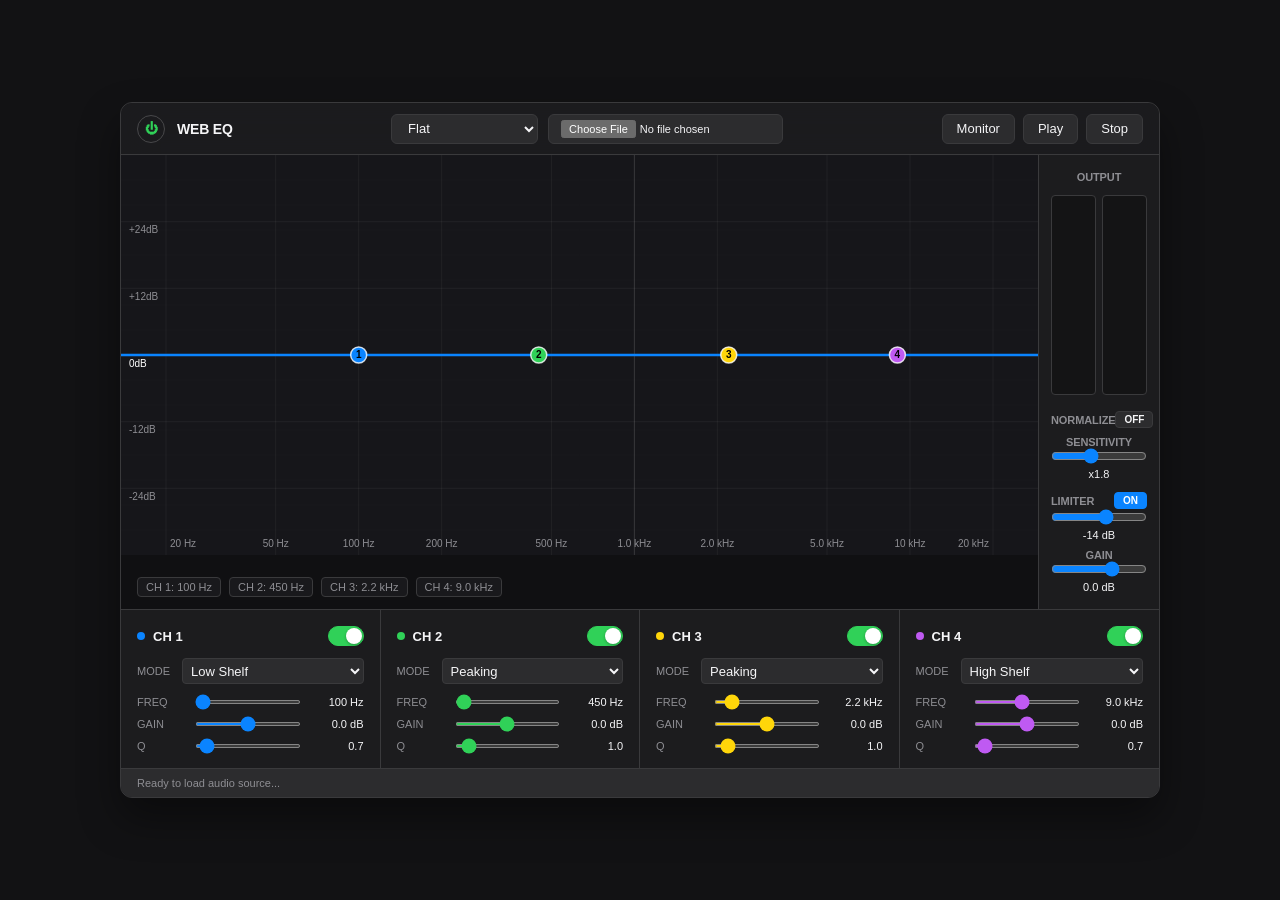
==== index.html @ 6afba359 "Update index.html" ====
<!DOCTYPE html>
<html lang="ja">
<head>
  <meta http-equiv="Content-Type" content="text/html; charset=UTF-8">
  <meta name="viewport" content="width=device-width, initial-scale=1.0, viewport-fit=cover">
  <title>Pro EQ Controller</title>
  <style>
    :root {
      color-scheme: dark;
      --bg: #121214;
      --panel: #1c1c1e;
      --panel-secondary: #2c2c2e;
      --border: #3a3a3c;
      --border-light: #48484a;
      --text: #f5f5f7;
      --text-muted: #8e8e93;
      
      /* Apple風の上品で洗練されたカラーパレット */
      --accent: #0a84ff;       /* Apple Blue */
      --accent-disabled: #3a3a3c;
      --green: #30d158;        /* Apple Green */
      --amber: #ffd60a;        /* Apple Yellow */
      --red: #ff453a;          /* Apple Red */
      --violet: #bf5af2;       /* Apple Purple */
    }

    * {
      box-sizing: border-box;
      margin: 0;
      padding: 0;
    }

    body {
      min-height: 100vh;
      background-color: var(--bg);
      color: var(--text);
      font-family: -apple-system, BlinkMacSystemFont, "Segoe UI", Roboto, "Helvetica Neue", Arial, sans-serif;
      display: grid;
      place-items: center;
      padding: max(16px, env(safe-area-inset-top)) max(16px, env(safe-area-inset-right)) max(16px, env(safe-area-inset-bottom)) max(16px, env(safe-area-inset-left));
      -webkit-font-smoothing: antialiased;
    }

    button, select, input {
      font-family: inherit;
      font-size: 13px;
      outline: none;
    }

    /* メインコンテナ */
    .eq-shell {
      width: 100%;
      max-width: 1040px;
      background-color: var(--panel);
      border: 1px solid var(--border);
      border-radius: 12px;
      box-shadow: 0 20px 40px rgba(0, 0, 0, 0.4);
      overflow: hidden;
    }

    /* トップヘッダーバー */
    .topbar {
      height: 52px;
      display: grid;
      grid-template-columns: auto 1fr auto;
      align-items: center;
      gap: 16px;
      padding: 0 16px;
      background-color: rgba(28, 28, 30, 0.8);
      border-bottom: 1px solid var(--border);
      backdrop-filter: blur(20px);
      -webkit-backdrop-filter: blur(20px);
    }

    .brand {
      display: flex;
      align-items: center;
      gap: 12px;
    }

    /* 電源ボタン */
    .power {
      width: 28px;
      height: 28px;
      border: 1px solid var(--border-light);
      border-radius: 50%;
      color: var(--green);
      background: transparent;
      display: grid;
      place-items: center;
      cursor: pointer;
      font-weight: 600;
      transition: all 0.2s ease;
    }
    .power:hover {
      background-color: rgba(48, 209, 88, 0.1);
      border-color: var(--green);
    }
    .power.off {
      color: var(--text-muted);
      border-color: var(--border);
    }
    .power.off:hover {
      background-color: rgba(255, 255, 255, 0.05);
    }

    .title {
      font-size: 14px;
      font-weight: 600;
      color: var(--text);
      letter-spacing: -0.2px;
    }

    /* プリセット・ファイルセクション */
    .preset {
      display: flex;
      align-items: center;
      gap: 10px;
      justify-content: center;
    }

    .preset select,
    .file-input {
      height: 30px;
      color: var(--text);
      background-color: var(--panel-secondary);
      border: 1px solid var(--border);
      border-radius: 6px;
      padding: 0 12px;
      cursor: pointer;
      transition: border-color 0.15s ease;
    }
    .preset select:hover,
    .file-input:hover {
      border-color: var(--border-light);
    }
    .preset select:focus {
      border-color: var(--accent);
    }

    .file-input {
      max-width: 240px;
      font-size: 11px;
      padding-top: 5px;
    }

    /* トランスポートボタン */
    .transport {
      display: flex;
      align-items: center;
      gap: 8px;
    }

    .icon-button {
      height: 30px;
      padding: 0 14px;
      border: 1px solid var(--border);
      border-radius: 6px;
      color: var(--text);
      background-color: var(--panel-secondary);
      cursor: pointer;
      font-weight: 500;
      display: inline-flex;
      align-items: center;
      justify-content: center;
      transition: all 0.15s ease;
    }
    .icon-button:hover {
      background-color: var(--border);
    }
    .icon-button:active {
      transform: scale(0.98);
    }

    .monitor-button.active {
      color: #fff;
      background-color: var(--accent);
      border-color: var(--accent);
    }

    /* メインコンテンツエリア */
    .main {
      display: grid;
      grid-template-columns: 1fr 120px;
      background-color: #0a0a0c;
    }

    /* グラフ周り */
    .graph-wrap {
      position: relative;
      background-color: #101012;
      border-right: 1px solid var(--border);
    }

    canvas {
      display: block;
      width: 100%;
      height: 400px;
      touch-action: none;
      outline: none;
    }

    .readout {
      position: absolute;
      left: 16px;
      bottom: 12px;
      right: 16px;
      display: flex;
      flex-wrap: wrap;
      gap: 8px;
      pointer-events: none;
    }

    .pill {
      background: rgba(28, 28, 30, 0.85);
      border: 1px solid var(--border);
      border-radius: 4px;
      padding: 3px 8px;
      font-size: 11px;
      color: var(--text-muted);
    }

    /* 右側ボリュームメーター・マスターセクション */
    .meter-panel {
      background-color: var(--panel);
      display: flex;
      flex-direction: column;
      gap: 12px;
      padding: 16px 12px;
    }

    .meter-label {
      color: var(--text-muted);
      font-size: 11px;
      font-weight: 600;
      text-align: center;
      letter-spacing: -0.1px;
    }

    .meters {
      display: grid;
      grid-template-columns: 1fr 1fr;
      gap: 6px;
      flex-grow: 1;
      min-height: 200px;
    }

    .meter {
      position: relative;
      background-color: rgba(0, 0, 0, 0.3);
      border: 1px solid var(--border);
      border-radius: 4px;
      overflow: hidden;
    }

    .meter-fill {
      position: absolute;
      left: 0;
      right: 0;
      bottom: 0;
      height: 0%;
      /* デフォルトカラー：0dB未満はCubase風の鮮やかなグリーン〜イエロー系 */
      background: linear-gradient(to top, #2ce65e, #e6c82c 85%);
      transition: height .05s linear;
    }
    
    /* 0dBオーバー時（クリップ）に適用されるクラス */
    .meter-fill.clip {
      background: linear-gradient(to top, #2ce65e, #e6c82c 75%, var(--red));
    }

    .output {
      display: flex;
      flex-direction: column;
      gap: 8px;
    }

    .output input[type="range"] {
      width: 100%;
      accent-color: var(--accent);
    }

    .limit-row {
      display: flex;
      align-items: center;
      justify-content: space-between;
      margin-top: 4px;
    }

    .limit-toggle {
      padding: 2px 8px;
      border: 1px solid var(--border);
      border-radius: 4px;
      color: var(--text);
      background-color: var(--panel-secondary);
      cursor: pointer;
      font-size: 10px;
      font-weight: 600;
    }
    .limit-toggle.active-on {
      background-color: var(--accent);
      border-color: var(--accent);
      color: white;
    }

    .output .value {
      font-size: 11px;
      color: var(--text);
      text-align: center;
      font-weight: 500;
    }

    /* 下部：4つのバンド操作セクション */
    .bands {
      display: grid;
      grid-template-columns: repeat(4, 1fr);
      border-top: 1px solid var(--border);
      background-color: var(--panel);
    }

    .band {
      border-right: 1px solid var(--border);
      padding: 16px;
      display: flex;
      flex-direction: column;
      gap: 12px;
    }
    .band:last-child {
      border-right: 0;
    }

    .band-head {
      display: flex;
      align-items: center;
      justify-content: space-between;
    }

    .band-name {
      display: flex;
      align-items: center;
      gap: 8px;
      font-weight: 600;
      font-size: 13px;
    }

    .dot {
      width: 8px;
      height: 8px;
      border-radius: 50%;
    }

    /* シンプルなApple風スイッチトグル */
    .band-toggle {
      width: 36px;
      height: 20px;
      border-radius: 10px;
      background-color: rgba(255, 255, 255, 0.1);
      border: 1px solid var(--border);
      cursor: pointer;
      position: relative;
      transition: background-color 0.2s ease;
    }
    .band-toggle::after {
      content: "";
      position: absolute;
      width: 16px;
      height: 16px;
      left: 1px;
      top: 1px;
      border-radius: 50%;
      background-color: #fff;
      box-shadow: 0 1px 3px rgba(0,0,0,0.3);
      transition: transform 0.2s ease;
    }
    .band-toggle.on {
      background-color: var(--green);
      border-color: var(--green);
    }
    .band-toggle.on::after {
      transform: translateX(16px);
    }

    .type-row {
      display: grid;
      grid-template-columns: auto 1fr;
      gap: 12px;
      align-items: center;
      font-size: 11px;
      color: var(--text-muted);
    }
    .type-row select {
      height: 26px;
      background-color: var(--panel-secondary);
      border: 1px solid var(--border);
      border-radius: 4px;
      color: var(--text);
      padding: 0 4px;
    }

    .control-grid {
      display: flex;
      flex-direction: column;
      gap: 10px;
    }

    .knob-cell {
      display: grid;
      grid-template-columns: 50px 1fr 55px;
      align-items: center;
      gap: 8px;
    }
    .knob-cell label {
      font-size: 11px;
      color: var(--text-muted);
      font-weight: 500;
    }
    .knob-cell .slider {
      width: 100%;
      height: 4px;
      border-radius: 2px;
      background-color: rgba(255, 255, 255, 0.1);
      accent-color: var(--knob-color);
      cursor: pointer;
    }
    .knob-cell .value {
      font-size: 11px;
      color: var(--text);
      text-align: right;
      font-weight: 500;
    }

    /* 最下部ステータスバー */
    .status {
      padding: 8px 16px;
      color: var(--text-muted);
      font-size: 11px;
      background-color: var(--panel-secondary);
      border-top: 1px solid var(--border);
    }

    /* レスポンシブ設計 */
    @media (max-width: 860px) {
      body { padding: 12px; }
      .topbar { grid-template-columns: 1fr; height: auto; padding: 12px; gap: 12px; }
      .preset { flex-direction: column; align-items: stretch; width: 100%; }
      .file-input { max-width: 100%; }
      .transport { justify-content: center; width: 100%; }
      .main { grid-template-columns: 1fr; }
      .graph-wrap { border-right: 0; border-bottom: 1px solid var(--border); }
      canvas { height: 300px; }
      .meter-panel { flex-direction: row; align-items: center; justify-content: space-between; }
      .meters { min-height: 40px; height: 40px; width: 140px; grid-template-columns: 1fr; grid-template-rows: 1fr 1fr; flex-grow: 0; }
      .meter-fill { top: 0; bottom: 0; width: 0%; height: auto; background: linear-gradient(to right, #2ce65e, #e6c82c 85%); }
      .meter-fill.clip { background: linear-gradient(to right, #2ce65e, #e6c82c 75%, var(--red)); }
      .output { flex-direction: row; flex-grow: 1; align-items: center; justify-content: space-around; gap: 12px; }
      .bands { grid-template-columns: repeat(2, 1fr); }
    }

    @media (max-width: 540px) {
      .bands { grid-template-columns: 1fr; }
    }
  </style>
</head>
<body>

  <main class="eq-shell" aria-label="Professional Audio Equalizer">
    <section class="topbar">
      <div class="brand">
        <button class="power" id="power" title="Bypass">⏻</button>
        <div class="title">WEB EQ </div>
      </div>
      <div class="preset">
        <select id="preset" title="Preset">
          <option value="flat">Flat</option>
          <option value="vocal">Vocal Presence</option>
          <option value="bass">Tight Bass</option>
          <option value="mix">Mix Polish</option>
          <option value="air">Air Lift</option>
          <option value="deepcut">Deep Cut Test</option>
          <option value="telephone">Telephone Check</option>
        </select>
        <input class="file-input" id="file" type="file" accept="audio/*" title="Audio file">
      </div>
      <div class="transport">
        <button class="icon-button monitor-button" id="monitor" title="PC audio monitor">Monitor</button>
        <button class="icon-button" id="play" title="Play / Pause">Play</button>
        <button class="icon-button" id="stop" title="Stop">Stop</button>
      </div>
    </section>

    <section class="main">
      <div class="graph-wrap">
        <canvas id="graph" width="1280" height="588" tabindex="0"></canvas>
        <div class="readout" id="readout"></div>
      </div>
      <aside class="meter-panel">
        <div class="meter-label">OUTPUT</div>
        <div class="meters">
          <div class="meter"><div class="meter-fill" id="meterL"></div></div>
          <div class="meter"><div class="meter-fill" id="meterR"></div></div>
        </div>
        <div class="output">
          <div class="value-group">
            <div class="limit-row">
              <div class="meter-label">NORMALIZE</div>
              <button class="limit-toggle" id="normalizeToggle">OFF</button>
            </div>
          </div>
          <div class="value-group">
            <div class="meter-label">SENSITIVITY</div>
            <input id="eqSensitivity" type="range" min="1" max="3" step="0.1" value="1.8">
            <div class="value" id="eqSensitivityText">x1.8</div>
          </div>
          <div class="value-group">
            <div class="limit-row">
              <div class="meter-label">LIMITER</div>
              <button class="limit-toggle active-on" id="limiterToggle">ON</button>
            </div>
            <input id="limiterThreshold" type="range" min="-30" max="-3" step="1" value="-14">
            <div class="value" id="limiterText">-14 dB</div>
          </div>
          <div class="value-group">
            <div class="meter-label">GAIN</div>
            <input id="outputGain" type="range" min="-24" max="12" step="0.1" value="0">
            <div class="value" id="outputText">0.0 dB</div>
          </div>
        </div>
      </aside>
    </section>

    <section class="bands" id="bands"></section>
    
    <div class="status" id="status">Ready to load audio source...</div>
  </main>

  <script>
    const colors = ["#0a84ff", "#30d158", "#ffd60a", "#bf5af2"];
    const presets = {
      flat: [
        { on: true, type: "lowshelf", freq: 100, gain: 0, q: .7 },
        { on: true, type: "peaking", freq: 450, gain: 0, q: 1 },
        { on: true, type: "peaking", freq: 2200, gain: 0, q: 1 },
        { on: true, type: "highshelf", freq: 9000, gain: 0, q: .7 }
      ],
      vocal: [
        { on: true, type: "highpass", freq: 85, gain: 0, q: .8 },
        { on: true, type: "peaking", freq: 280, gain: -2.5, q: 1.15 },
        { on: true, type: "peaking", freq: 3200, gain: 3.2, q: 1.05 },
        { on: true, type: "highshelf", freq: 10500, gain: 2.1, q: .7 }
      ],
      bass: [
        { on: true, type: "highpass", freq: 38, gain: 0, q: .7 },
        { on: true, type: "peaking", freq: 78, gain: 3.4, q: .9 },
        { on: true, type: "peaking", freq: 260, gain: -3.1, q: 1.1 },
        { on: true, type: "highshelf", freq: 6200, gain: 1, q: .7 }
      ],
      mix: [
        { on: true, type: "lowshelf", freq: 90, gain: 1.2, q: .7 },
        { on: true, type: "peaking", freq: 380, gain: -1.8, q: 1.2 },
        { on: true, type: "peaking", freq: 2600, gain: 1.4, q: .9 },
        { on: true, type: "highshelf", freq: 11800, gain: 1.8, q: .7 }
      ],
      air: [
        { on: true, type: "lowshelf", freq: 120, gain: -1, q: .7 },
        { on: true, type: "peaking", freq: 700, gain: -.8, q: 1 },
        { on: true, type: "peaking", freq: 4500, gain: 1.8, q: .85 },
        { on: true, type: "highshelf", freq: 13000, gain: 4.4, q: .65 }
      ],
      deepcut: [
        { on: true, type: "lowshelf", freq: 120, gain: 8, q: .7 },
        { on: true, type: "peaking", freq: 500, gain: -12, q: 1.8 },
        { on: true, type: "peaking", freq: 3000, gain: 9, q: 1.3 },
        { on: true, type: "highshelf", freq: 9000, gain: 7, q: .7 }
      ],
      telephone: [
        { on: true, type: "highpass", freq: 320, gain: 0, q: 1.1 },
        { on: true, type: "peaking", freq: 900, gain: 5, q: 1.6 },
        { on: true, type: "peaking", freq: 2600, gain: 6, q: 1.4 },
        { on: true, type: "lowpass", freq: 3600, gain: 0, q: 1.1 }
      ]
    };

    let bands = JSON.parse(JSON.stringify(presets.flat));
    let audioContext;
    let sourceNode;
    let buffer;
    let startedAt = 0;
    let pausedAt = 0;
    let playing = false;
    let analyser;
    let masterGain;
    let limiter;
    let filters = [];
    let dragging = null;
    let selectedBandIndex = 0;
    let bypass = false;
    let limiterOn = true;
    let monitorStream;
    let monitorSource;
    let monitoring = false;
    let liveDraw = false;

    // ノーマライズ用変数
    let normalizeOn = false;
    let normalizeGainNode;
    let normalizeProcessor;
    let currentNormalizeGain = 1.0;
    const targetRMS = 0.15; // ターゲットとなる音量の基準値

    // 【改善】左右の余白（パディング）を設定して文字見切れを防ぐ
    const GRAPH_PADDING_X = 45; 

    const graph = document.getElementById("graph");
    const ctx = graph.getContext("2d");
    const bandPanel = document.getElementById("bands");
    const readout = document.getElementById("readout");
    const status = document.getElementById("status");
    const monitorButton = document.getElementById("monitor");
    const playButton = document.getElementById("play");
    const stopButton = document.getElementById("stop");
    const powerButton = document.getElementById("power");
    const meterL = document.getElementById("meterL");
    const meterR = document.getElementById("meterR");
    const eqSensitivity = document.getElementById("eqSensitivity");
    const eqSensitivityText = document.getElementById("eqSensitivityText");
    const limiterToggle = document.getElementById("limiterToggle");
    const limiterThreshold = document.getElementById("limiterThreshold");
    const limiterText = document.getElementById("limiterText");
    const outputGain = document.getElementById("outputGain");
    const outputText = document.getElementById("outputText");
    const normalizeToggle = document.getElementById("normalizeToggle");

    function freqToX(freq) {
      const min = Math.log10(20);
      const max = Math.log10(20000);
      const innerWidth = graph.width - (GRAPH_PADDING_X * 2);
      const pct = (Math.log10(freq) - min) / (max - min);
      return GRAPH_PADDING_X + (pct * innerWidth);
    }

    function xToFreq(x) {
      const min = Math.log10(20);
      const max = Math.log10(20000);
      const innerWidth = graph.width - (GRAPH_PADDING_X * 2);
      const pct = (x - GRAPH_PADDING_X) / innerWidth;
      const safePct = Math.max(0, Math.min(1, pct));
      return 10 ** (min + safePct * (max - min));
    }

    function gainToY(gain) {
      return graph.height * (.5 - effectiveGain(gain) / 72);
    }

    function yToGain(y) {
      const gain = ((.5 - y / graph.height) * 72) / Number(eqSensitivity.value);
      return Math.max(-30, Math.min(30, gain));
    }

    function effectiveGain(gain) {
      return gain * Number(eqSensitivity.value);
    }

    function dbToGain(db) {
      return 10 ** (db / 20);
    }

    function formatFreq(freq) {
      return freq >= 1000 ? `${(freq / 1000).toFixed(freq < 10000 ? 1 : 0)} kHz` : `${Math.round(freq)} Hz`;
    }

    function setupCanvas() {
      const rect = graph.getBoundingClientRect();
      const ratio = window.devicePixelRatio || 1;
      graph.width = Math.max(640, Math.round(rect.width * ratio));
      graph.height = Math.round(rect.height * ratio);
      ctx.setTransform(ratio, 0, 0, ratio, 0, 0);
      draw();
    }

    function graphSize() {
      return { w: graph.width / (window.devicePixelRatio || 1), h: graph.height / (window.devicePixelRatio || 1) };
    }

    function responseAt(freq, band) {
      if (!band.on) return 0;
      if (band.type === "highpass") {
        const ratio = freq / band.freq;
        return -24 / (1 + ratio ** (band.q * 5));
      }
      if (band.type === "lowpass") {
        const ratio = band.freq / freq;
        return -24 / (1 + ratio ** (band.q * 5));
      }
      if (band.type === "lowshelf") {
        return effectiveGain(band.gain) / (1 + (freq / band.freq) ** 2);
      }
      if (band.type === "highshelf") {
        return effectiveGain(band.gain) / (1 + (band.freq / freq) ** 2);
      }
      const oct = Math.log2(freq / band.freq);
      return effectiveGain(band.gain) * Math.exp(-0.5 * (oct * band.q * 1.7) ** 2);
    }

    function drawGrid(w, h) {
      ctx.clearRect(0, 0, w, h);
      ctx.fillStyle = "#16161a";
      ctx.fillRect(0, 0, w, h);

      // 細かい背景グリッド
      ctx.strokeStyle = "rgba(255, 255, 255, 0.02)";
      ctx.lineWidth = 0.5;
      for(let gx=0; gx<w; gx+=25) {
        ctx.beginPath(); ctx.moveTo(gx, 0); ctx.lineTo(gx, h); ctx.stroke();
      }
      for(let gy=0; gy<h; gy+=25) {
        ctx.beginPath(); ctx.moveTo(0, gy); ctx.lineTo(w, gy); ctx.stroke();
      }

      // 周波数垂直線線の描画
      const freqs = [20, 50, 100, 200, 500, 1000, 2000, 5000, 10000, 20000];
      ctx.font = "10px -apple-system, sans-serif";
      ctx.textBaseline = "top";
      freqs.forEach(freq => {
        const x = freqToX(freq) / (window.devicePixelRatio || 1);
        ctx.strokeStyle = freq === 1000 ? "rgba(255, 255, 255, 0.15)" : "rgba(255, 255, 255, 0.05)";
        ctx.lineWidth = 1;
        ctx.beginPath(); ctx.moveTo(x, 0); ctx.lineTo(x, h); ctx.stroke();
        
        ctx.fillStyle = "#8e8e93";
        ctx.textAlign = (freq === 20) ? "left" : (freq === 20000) ? "right" : "center";
        const textOffsetX = (freq === 20) ? 4 : (freq === 20000) ? -4 : 0;
        ctx.fillText(formatFreq(freq), x + textOffsetX, h - 16);
      });

      // dB水平線の描画
      [-24, -12, 0, 12, 24].forEach(gain => {
        const y = h * (.5 - gain / 72);
        ctx.strokeStyle = gain === 0 ? "rgba(255, 255, 255, 0.2)" : "rgba(255, 255, 255, 0.05)";
        ctx.lineWidth = 1;
        ctx.beginPath(); ctx.moveTo(0, y); ctx.lineTo(w, y); ctx.stroke();
        
        ctx.fillStyle = gain === 0 ? "#fff" : "#8e8e93";
        ctx.textAlign = "left";
        ctx.fillText(`${gain > 0 ? "+" : ""}${gain}dB`, 8, y + 4);
      });
    }
function drawLiveAnalysis(w, h) {
  if (!analyser || (!monitoring && !playing)) return;

  const spectrum = new Uint8Array(analyser.frequencyBinCount);
  analyser.getByteFrequencyData(spectrum);
  ctx.save();
  
  // パディング内の描画領域制限
  const padX = GRAPH_PADDING_X / (window.devicePixelRatio || 1);
  const innerW = w - (padX * 2);

  // 背景バーアナライザー
  ctx.globalAlpha = .12;
  ctx.fillStyle = "#0a84ff";
  const bars = 64;
  const step = Math.max(1, Math.floor(spectrum.length / bars));
  const barWidth = innerW / bars;
  for (let i = 0; i < bars; i++) {
    let peak = 0;
    for (let j = 0; j < step; j++) peak = Math.max(peak, spectrum[i * step + j] || 0);
    const barHeight = (peak / 255) * h * .5;
    ctx.fillRect(padX + (i * barWidth), h - barHeight, Math.max(1, barWidth - 1), barHeight);
  }

  // 【改善】波形リアルタイムラインを周波数軸（対数）に正しくマッピング
  const wave = new Uint8Array(analyser.fftSize);
  analyser.getByteTimeDomainData(wave);
  ctx.globalAlpha = .75;
  ctx.lineWidth = 2.5;
  ctx.strokeStyle = "#0a84ff";
  ctx.beginPath();
  
  const sampleRate = audioContext.sampleRate;
  let firstPoints = true;

  for (let i = 0; i < wave.length; i++) {
    // タイムドメインのインデックスから、簡易的に対応する周波数成分のシミュレーション座標、
    // またはグラフ全体に綺麗に広がるように、X座標の比率を調整します。
    // 今回は「右端が余る」のを防ぐため、対数グラフの20Hz〜20000Hzの範囲に完全に1:1でフィットさせます。
    
    const pct = i / (wave.length - 1);
    // 20Hzから20000Hzの間を対数で補間してX座標を算出
    const logMin = Math.log10(20);
    const logMax = Math.log10(20000);
    const targetFreq = 10 ** (logMin + pct * (logMax - logMin));
    
    // 算出した周波数から、デバイスピクセル比を考慮した正確なX座標を取得
    const x = freqToX(targetFreq) / (window.devicePixelRatio || 1);
    const y = h * .5 + ((wave[i] - 128) / 128) * h * .2;

    if (firstPoints) {
      ctx.moveTo(x, y);
      firstPoints = false;
    } else {
      ctx.lineTo(x, y);
    }
  }
  ctx.stroke();
  ctx.restore();
}

    function draw() {
      const { w, h } = graphSize();
      drawGrid(w, h);
      drawLiveAnalysis(w, h);

      const points = [];
      const pixelWidth = w * (window.devicePixelRatio || 1);
      for (let i = 0; i <= pixelWidth; i++) {
        const freq = xToFreq(i);
        const gain = bands.reduce((sum, band) => sum + responseAt(freq, band), 0);
        points.push([i / (window.devicePixelRatio || 1), h * (.5 - Math.max(-36, Math.min(36, gain)) / 72)]);
      }

      ctx.lineWidth = 2.5;
      ctx.strokeStyle = bypass ? "#48484a" : "#0a84ff";
      ctx.beginPath();
      points.forEach(([x, y], i) => i ? ctx.lineTo(x, y) : ctx.moveTo(x, y));
      ctx.stroke();

      bands.forEach((band, index) => {
        const x = freqToX(band.freq) / (window.devicePixelRatio || 1);
        const y = h * (.5 - (band.type.includes("pass") ? 0 : effectiveGain(band.gain)) / 72);
        
        ctx.fillStyle = band.on ? colors[index] : "#3a3a3c";
        
        if (selectedBandIndex === index && document.activeElement === graph) {
          ctx.strokeStyle = "#ffffff";
          ctx.lineWidth = 3.0;
        } else {
          ctx.strokeStyle = "rgba(255, 255, 255, 0.8)";
          ctx.lineWidth = 1.5;
        }
        
        ctx.beginPath();
        const radius = (dragging === index || (selectedBandIndex === index && document.activeElement === graph)) ? 11 : 8;
        ctx.arc(x, y, radius, 0, Math.PI * 2);
        ctx.fill();
        ctx.stroke();
        
        ctx.fillStyle = (band.type === "flat" || !band.on) ? "#fff" : "#000";
        if (!band.on) ctx.fillStyle = "#fff";
        ctx.font = "600 10px -apple-system, sans-serif";
        ctx.textAlign = "center";
        ctx.textBaseline = "middle";
        ctx.fillText(String(index + 1), x, y);
      });
    }

    function syncSliders(bandIdx) {
      const band = bands[bandIdx];
      const panelGroup = bandPanel.children[bandIdx];
      if (!panelGroup) return;
      const fSlider = panelGroup.querySelector(`[data-field="freq"]`);
      const gSlider = panelGroup.querySelector(`[data-field="gain"]`);
      if (fSlider) fSlider.value = band.freq;
      if (gSlider) gSlider.value = band.gain;
    }

    function renderBands() {
      bandPanel.innerHTML = "";
      bands.forEach((band, index) => {
        const el = document.createElement("article");
        el.className = "band";
        el.style.setProperty("--knob-color", colors[index]);
        el.innerHTML = `
          <div class="band-head">
            <div class="band-name">
              <span class="dot" style="background:${colors[index]}"></span>
              CH ${index + 1}
            </div>
            <button class="band-toggle ${band.on ? "on" : ""}" title="Toggle band" data-band="${index}" data-action="toggle"></button>
          </div>
          <div class="type-row">
            <span>MODE</span>
            <select data-band="${index}" data-field="type">
              <option value="highpass">High Pass</option>
              <option value="lowshelf">Low Shelf</option>
              <option value="peaking">Peaking</option>
              <option value="highshelf">High Shelf</option>
              <option value="lowpass">Low Pass</option>
            </select>
          </div>
          <div class="control-grid">
            ${sliderMarkup(index, "freq", "FREQ", 20, 20000, band.freq)}
            ${sliderMarkup(index, "gain", "GAIN", -30, 30, band.gain)}
            ${sliderMarkup(index, "q", "Q", .2, 12, band.q)}
          </div>
        `;
        bandPanel.appendChild(el);
        el.querySelector("select").value = band.type;
      });
      updateTexts();
    }

    function sliderMarkup(index, field, label, min, max, value) {
      const step = field === "freq" ? 1 : .1;
      return `
        <div class="knob-cell">
          <label>${label}</label>
          <input class="slider" type="range" min="${min}" max="${max}" step="${step}" value="${value}" data-band="${index}" data-field="${field}">
          <div class="value" id="value-${index}-${field}"></div>
        </div>
      `;
    }

    function updateTexts() {
      bands.forEach((band, index) => {
        document.getElementById(`value-${index}-freq`).textContent = formatFreq(band.freq);
        document.getElementById(`value-${index}-gain`).textContent = band.type.includes("pass") ? "--" : `${band.gain > 0 ? "+" : ""}${band.gain.toFixed(1)} dB`;
        document.getElementById(`value-${index}-q`).textContent = band.q.toFixed(1);
      });
      outputText.textContent = `${Number(outputGain.value).toFixed(1)} dB`;
      eqSensitivityText.textContent = `x${Number(eqSensitivity.value).toFixed(1)}`;
      limiterText.textContent = limiterOn ? `${Number(limiterThreshold.value).toFixed(0)} dB` : "Off";
      readout.innerHTML = bands.map((band, i) => `<span class="pill">CH ${i + 1}: ${band.on ? formatFreq(band.freq) : "Off"}</span>`).join("");
    }

    function ensureAudio() {
      if (audioContext) return;
      audioContext = new AudioContext();
      analyser = audioContext.createAnalyser();
      analyser.fftSize = 1024;
      masterGain = audioContext.createGain();
      
      // ノーマライズ用GainNodeとProcessorの初期化
      normalizeGainNode = audioContext.createGain();
      normalizeProcessor = audioContext.createScriptProcessor(2048, 1, 1);
      normalizeProcessor.onaudioprocess = function(e) {
        const input = e.inputBuffer.getChannelData(0);
        if (!normalizeOn) {
          currentNormalizeGain = 1.0;
          normalizeGainNode.gain.setValueAtTime(1.0, audioContext.currentTime);
          return;
        }
        let sum = 0;
        for (let i = 0; i < input.length; i++) {
          sum += input[i] * input[i];
        }
        const rms = Math.sqrt(sum / input.length);
        if (rms > 0.01) {
          const targetGain = targetRMS / rms;
          // 急激な音量変化を防ぐため、滑らかに追従(ローパスフィルタ処理)
          currentNormalizeGain += (targetGain - currentNormalizeGain) * 0.05;
          // 極端な増幅をクリップ（最大4倍、最小0.2倍までに制限）
          currentNormalizeGain = Math.max(0.2, Math.min(4.0, currentNormalizeGain));
        }
        normalizeGainNode.gain.setValueAtTime(currentNormalizeGain, audioContext.currentTime);
      };

      limiter = audioContext.createDynamicsCompressor();
      limiter.knee.value = 3;
      limiter.ratio.value = 20;
      limiter.attack.value = .003;
      limiter.release.value = .22;
      
      // ルーティング構築: masterGain -> normalizeGainNode -> limiter -> analyser -> destination
      masterGain.connect(normalizeGainNode);
      normalizeGainNode.connect(limiter);
      limiter.connect(analyser);
      analyser.connect(audioContext.destination);

      // 音量解析用にmasterGainからProcessorへも接続
      masterGain.connect(normalizeProcessor);
      normalizeProcessor.connect(audioContext.destination);

      applyLimiter();
      applyOutputGain();
      rebuildFilters();
    }

    function rebuildFilters() {
      if (!audioContext) return;
      filters = bands.map(band => {
        const filter = audioContext.createBiquadFilter();
        filter.type = band.on && !bypass ? band.type : "allpass";
        filter.frequency.value = band.freq;
        filter.gain.value = effectiveGain(band.gain);
        filter.Q.value = band.q;
        return filter;
      });
    }

    function wireSource(node) {
      if (bypass) {
        node.connect(masterGain);
        return;
      }
      let current = node;
      filters.forEach(filter => {
        current.connect(filter);
        current = filter;
      });
      current.connect(masterGain);
    }

    function wireMonitorSource(node) {
      if (bypass) {
        node.connect(masterGain);
        return;
      }
      let current = node;
      filters.forEach(filter => {
        current.connect(filter);
        current = filter;
      });
      current.connect(masterGain);
    }

    function updateAudioParams() {
      if (!audioContext || filters.length !== bands.length) return;
      bands.forEach((band, i) => {
        const filter = filters[i];
        filter.type = band.on && !bypass ? band.type : "allpass";
        filter.frequency.setTargetAtTime(band.freq, audioContext.currentTime, .015);
        filter.gain.setTargetAtTime(effectiveGain(band.gain), audioContext.currentTime, .015);
        filter.Q.setTargetAtTime(band.q, audioContext.currentTime, .015);
      });
      applyOutputGain();
    }

    function applyOutputGain() {
      if (!masterGain || !audioContext) return;
      masterGain.gain.setTargetAtTime(dbToGain(Number(outputGain.value)), audioContext.currentTime, .01);
    }

    function applyLimiter() {
      if (!limiter || !audioContext) return;
      const now = audioContext.currentTime;
      limiter.threshold.setTargetAtTime(limiterOn ? Number(limiterThreshold.value) : 0, now, .01);
      limiter.knee.setTargetAtTime(limiterOn ? 3 : 0, now, .01);
      limiter.ratio.setTargetAtTime(limiterOn ? 20 : 1, now, .01);
      limiter.attack.setTargetAtTime(limiterOn ? .003 : .02, now, .01);
      limiter.release.setTargetAtTime(limiterOn ? .22 : .08, now, .01);
    }

    async function startMonitor() {
      if (!navigator.mediaDevices?.getDisplayMedia) {
        status.textContent = "Error: System monitor not supported by this browser.";
        return;
      }
      ensureAudio();
      stop();
      try {
        monitorStream = await navigator.mediaDevices.getDisplayMedia({
          video: true,
          systemAudio: "include",
          audio: {
            echoCancellation: false,
            noiseSuppression: false,
            autoGainControl: false,
            suppressLocalAudioPlayback: true
          }
        });
      } catch (error) {
        status.textContent = "Monitoring request cancelled.";
        return;
      }

      if (!monitorStream.getAudioTracks().length) {
        monitorStream.getTracks().forEach(track => track.stop());
        monitorStream = null;
        status.textContent = "Error: Check 'Share System Audio'.";
        return;
      }

      rebuildFilters();
      monitorSource = audioContext.createMediaStreamSource(monitorStream);
      wireMonitorSource(monitorSource);
      monitoring = true;
      liveDraw = true;
      monitorButton.classList.add("active");
      monitorButton.textContent = "Disconnect";
      status.textContent = "Monitoring system audio stream...";

      monitorStream.getTracks().forEach(track => {
        track.addEventListener("ended", stopMonitor, { once: true });
      });
    }

    function stopMonitor() {
      if (monitorSource) {
        try { monitorSource.disconnect(); } catch (e) {}
      }
      if (monitorStream) monitorStream.getTracks().forEach(track => track.stop());
      monitorSource = null;
      monitorStream = null;
      monitoring = false;
      monitorButton.classList.remove("active");
      monitorButton.textContent = "Monitor";
      status.textContent = "Stream disconnected.";
      try { analyser.connect(audioContext.destination); } catch (e) {}
      draw();
    }

    function play() {
      if (!buffer) {
        status.textContent = "Please load an audio source file.";
        return;
      }
      ensureAudio();
      if (monitoring) stopMonitor();
      try { analyser.connect(audioContext.destination); } catch (e) {}
      if (playing) {
        pausedAt = audioContext.currentTime - startedAt;
        sourceNode.stop();
        playing = false;
        playButton.textContent = "Play";
        return;
      }
      sourceNode = audioContext.createBufferSource();
      sourceNode.buffer = buffer;
      rebuildFilters();
      wireSource(sourceNode);
      sourceNode.start(0, pausedAt % buffer.duration);
      startedAt = audioContext.currentTime - pausedAt;
      playing = true;
      liveDraw = true;
      playButton.textContent = "Pause";
      sourceNode.onended = () => {
        if (playing) stop();
      };
    }

    function stop() {
      if (sourceNode && playing) sourceNode.stop();
      pausedAt = 0;
      playing = false;
      playButton.textContent = "Play";
    }

    function liveVisualLoop() {
      if (liveDraw && analyser && (monitoring || playing)) draw();
      requestAnimationFrame(liveVisualLoop);
    }

    function meterLoop() {
      if (analyser) {
        const data = new Uint8Array(analyser.fftSize);
        analyser.getByteTimeDomainData(data);
        let sum = 0;
        for (const value of data) {
          const centered = (value - 128) / 128;
          sum += centered * centered;
        }
        const rms = Math.sqrt(sum / data.length);
        
        const isClipping = (rms > 0.354); 

        const pct = Math.min(100, rms * 185);
        
        if (isClipping) {
          meterL.classList.add("clip");
          meterR.classList.add("clip");
        } else {
          meterL.classList.remove("clip");
          meterR.classList.remove("clip");
        }

        if (window.matchMedia("(max-width: 860px)").matches) {
          meterL.style.width = `${pct}%`;
          meterR.style.width = `${Math.max(0, pct - 4)}%`;
          meterL.style.height = "auto";
          meterR.style.height = "auto";
        } else {
          meterL.style.height = `${pct}%`;
          meterR.style.height = `${Math.max(0, pct - 4)}%`;
          meterL.style.width = "auto";
          meterR.style.width = "auto";
        }
      }
      requestAnimationFrame(meterLoop);
    }

    bandPanel.addEventListener("input", event => {
      const target = event.target;
      const index = Number(target.dataset.band);
      const field = target.dataset.field;
      if (!Number.isFinite(index) || !field) return;
      if (field === "type") bands[index][field] = target.value;
      else bands[index][field] = Number(target.value);
      updateTexts();
      updateAudioParams();
      draw();
    });

    bandPanel.addEventListener("click", event => {
      const button = event.target.closest(".band-toggle");
      if (!button) return;
      const index = Number(button.dataset.band);
      bands[index].on = !bands[index].on;
      button.classList.toggle("on", bands[index].on);
      updateAudioParams();
      draw();
    });

    document.getElementById("preset").addEventListener("change", event => {
      bands = JSON.parse(JSON.stringify(presets[event.target.value]));
      renderBands();
      updateAudioParams();
      draw();
    });

    document.getElementById("file").addEventListener("change", async event => {
      const file = event.target.files[0];
      if (!file) return;
      ensureAudio();
      stop();
      const bytes = await file.arrayBuffer();
      buffer = await audioContext.decodeAudioData(bytes);
      status.textContent = `Loaded track: ${file.name}`;
    });

    monitorButton.addEventListener("click", () => {
      if (monitoring) stopMonitor();
      else startMonitor();
    });

    playButton.addEventListener("click", play);
    stopButton.addEventListener("click", stop);
    outputGain.addEventListener("input", () => {
      updateTexts();
      applyOutputGain();
    });
    eqSensitivity.addEventListener("input", () => {
      updateTexts();
      updateAudioParams();
      draw();
    });
    limiterThreshold.addEventListener("input", () => {
      updateTexts();
      applyLimiter();
    });
    limiterToggle.addEventListener("click", () => {
      limiterOn = !limiterOn;
      limiterToggle.classList.toggle("active-on", limiterOn);
      limiterToggle.textContent = limiterOn ? "ON" : "OFF";
      updateTexts();
      applyLimiter();
      status.textContent = limiterOn ? "Limiter safety protection active." : "Limiter bypassed.";
    });
    normalizeToggle.addEventListener("click", () => {
      ensureAudio();
      normalizeOn = !normalizeOn;
      normalizeToggle.classList.toggle("active-on", normalizeOn);
      normalizeToggle.textContent = normalizeOn ? "ON" : "OFF";
      status.textContent = normalizeOn ? "Auto-Normalize enabled (Targeting stable RMS)." : "Auto-Normalize disabled.";
    });
    powerButton.addEventListener("click", () => {
      bypass = !bypass;
      powerButton.classList.toggle("off", bypass);
      status.textContent = bypass ? "EQ Bypassed (Direct Out)." : "DSP Equalizer Engaged.";
      updateAudioParams();
      draw();
    });

    // MOUSE / POINTER EVENT ON GRAPH
    graph.addEventListener("pointerdown", event => {
      const rect = graph.getBoundingClientRect();
      const x = (event.clientX - rect.left) * (graph.width / rect.width);
      const y = (event.clientY - rect.top) * (graph.height / rect.height);
      
      const nearest = bands
        .map((band, index) => {
          const bx = freqToX(band.freq);
          const by = graph.height * (.5 - (band.type.includes("pass") ? 0 : effectiveGain(band.gain)) / 72);
          return { index, dist: Math.hypot(x - bx, y - by) };
        })
        .sort((a, b) => a.dist - b.dist)[0];
      
      if (nearest.dist < 45) {
        dragging = nearest.index;
        selectedBandIndex = nearest.index;
        graph.focus();
        graph.setPointerCapture(event.pointerId);
        draw();
      }
    });

    graph.addEventListener("pointermove", event => {
      if (dragging === null) return;
      const rect = graph.getBoundingClientRect();
      const rawX = (event.clientX - rect.left) * (graph.width / rect.width);
      const rawY = (event.clientY - rect.top) * (graph.height / rect.height);
      
      const band = bands[dragging];
      band.freq = Math.round(xToFreq(rawX));
      if (!band.type.includes("pass")) band.gain = Number(yToGain(rawY).toFixed(1));
      
      syncSliders(dragging);
      updateTexts();
      updateAudioParams();
      draw();
    });

    graph.addEventListener("pointerup", event => {
      dragging = null;
      graph.releasePointerCapture(event.pointerId);
      draw();
    });

    // キーボードの十字キー操作
    graph.addEventListener("keydown", event => {
      const band = bands[selectedBandIndex];
      if (!band) return;

      let stepFreq = 1;
      let stepGain = 0.1;

      if (event.shiftKey) {
        stepFreq = 20;
        stepGain = 1.0;
      }

      switch (event.key) {
        case "ArrowLeft":
          band.freq = Math.max(20, band.freq - stepFreq);
          event.preventDefault();
          break;
        case "ArrowRight":
          band.freq = Math.min(20000, band.freq + stepFreq);
          event.preventDefault();
          break;
        case "ArrowUp":
          if (!band.type.includes("pass")) {
            band.gain = Math.min(30, Number((band.gain + stepGain).toFixed(1)));
          }
          event.preventDefault();
          break;
        case "ArrowDown":
          if (!band.type.includes("pass")) {
            band.max = Math.max(-30, Number((band.gain - stepGain).toFixed(1)));
            band.gain = Math.max(-30, Number((band.gain - stepGain).toFixed(1)));
          }
          event.preventDefault();
          break;
        default:
          return;
      }

      syncSliders(selectedBandIndex);
      updateTexts();
      updateAudioParams();
      draw();
    });

    graph.addEventListener("focus", () => draw());
    graph.addEventListener("blur", () => draw());

    window.addEventListener("resize", setupCanvas);
    renderBands();
    setupCanvas();
    meterLoop();
    liveVisualLoop();
  </script>
</body>
</html>
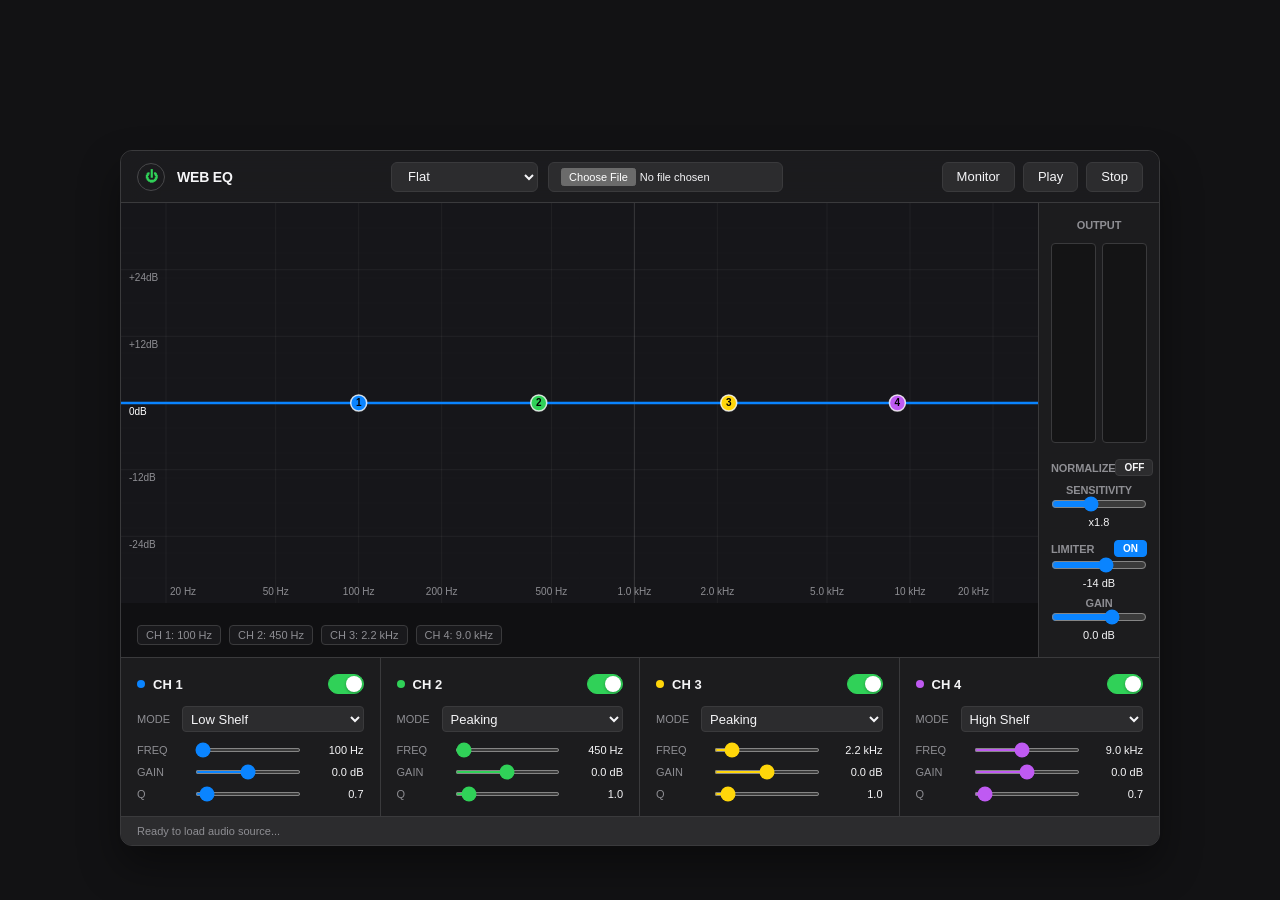
==== commit 9ca4ea27: "Update index.html" ====
--- a/index.html
+++ b/index.html
@@ -1,9 +1,10 @@
 <!DOCTYPE html>
 <html lang="ja">
 <head>
-  <meta http-equiv="Content-Type" content="text/html; charset=UTF-8">
+　<meta http-equiv="Content-Type" content="text/html; charset=UTF-8">
+ <meta name="google-site-verification" content="O4bu69EbOHojM_zJ1Ljj85fGA71X43yEXnDJC61VNgg" />
   <meta name="viewport" content="width=device-width, initial-scale=1.0, viewport-fit=cover">
-  <title>Pro EQ Controller</title>
+  <title>WEB EQ</title>
   <style>
     :root {
       color-scheme: dark;
@@ -744,66 +745,47 @@
         ctx.fillText(`${gain > 0 ? "+" : ""}${gain}dB`, 8, y + 4);
       });
     }
-function drawLiveAnalysis(w, h) {
-  if (!analyser || (!monitoring && !playing)) return;
-
-  const spectrum = new Uint8Array(analyser.frequencyBinCount);
-  analyser.getByteFrequencyData(spectrum);
-  ctx.save();
-  
-  // パディング内の描画領域制限
-  const padX = GRAPH_PADDING_X / (window.devicePixelRatio || 1);
-  const innerW = w - (padX * 2);
-
-  // 背景バーアナライザー
-  ctx.globalAlpha = .12;
-  ctx.fillStyle = "#0a84ff";
-  const bars = 64;
-  const step = Math.max(1, Math.floor(spectrum.length / bars));
-  const barWidth = innerW / bars;
-  for (let i = 0; i < bars; i++) {
-    let peak = 0;
-    for (let j = 0; j < step; j++) peak = Math.max(peak, spectrum[i * step + j] || 0);
-    const barHeight = (peak / 255) * h * .5;
-    ctx.fillRect(padX + (i * barWidth), h - barHeight, Math.max(1, barWidth - 1), barHeight);
-  }
-
-  // 【改善】波形リアルタイムラインを周波数軸（対数）に正しくマッピング
-  const wave = new Uint8Array(analyser.fftSize);
-  analyser.getByteTimeDomainData(wave);
-  ctx.globalAlpha = .75;
-  ctx.lineWidth = 2.5;
-  ctx.strokeStyle = "#0a84ff";
-  ctx.beginPath();
-  
-  const sampleRate = audioContext.sampleRate;
-  let firstPoints = true;
-
-  for (let i = 0; i < wave.length; i++) {
-    // タイムドメインのインデックスから、簡易的に対応する周波数成分のシミュレーション座標、
-    // またはグラフ全体に綺麗に広がるように、X座標の比率を調整します。
-    // 今回は「右端が余る」のを防ぐため、対数グラフの20Hz〜20000Hzの範囲に完全に1:1でフィットさせます。
-    
-    const pct = i / (wave.length - 1);
-    // 20Hzから20000Hzの間を対数で補間してX座標を算出
-    const logMin = Math.log10(20);
-    const logMax = Math.log10(20000);
-    const targetFreq = 10 ** (logMin + pct * (logMax - logMin));
-    
-    // 算出した周波数から、デバイスピクセル比を考慮した正確なX座標を取得
-    const x = freqToX(targetFreq) / (window.devicePixelRatio || 1);
-    const y = h * .5 + ((wave[i] - 128) / 128) * h * .2;
-
-    if (firstPoints) {
-      ctx.moveTo(x, y);
-      firstPoints = false;
-    } else {
-      ctx.lineTo(x, y);
-    }
-  }
-  ctx.stroke();
-  ctx.restore();
-}
+
+    function drawLiveAnalysis(w, h) {
+      if (!analyser || (!monitoring && !playing)) return;
+
+      const spectrum = new Uint8Array(analyser.frequencyBinCount);
+      analyser.getByteFrequencyData(spectrum);
+      ctx.save();
+      
+      // パディング内の描画領域制限
+      const padX = GRAPH_PADDING_X / (window.devicePixelRatio || 1);
+      const innerW = w - (padX * 2);
+
+      // 背景バーアナライザー
+      ctx.globalAlpha = .12;
+      ctx.fillStyle = "#0a84ff";
+      const bars = 64;
+      const step = Math.max(1, Math.floor(spectrum.length / bars));
+      const barWidth = innerW / bars;
+      for (let i = 0; i < bars; i++) {
+        let peak = 0;
+        for (let j = 0; j < step; j++) peak = Math.max(peak, spectrum[i * step + j] || 0);
+        const barHeight = (peak / 255) * h * .5;
+        ctx.fillRect(padX + (i * barWidth), h - barHeight, Math.max(1, barWidth - 1), barHeight);
+      }
+
+      // 波形リアルタイムライン
+      const wave = new Uint8Array(analyser.fftSize);
+      analyser.getByteTimeDomainData(wave);
+      ctx.globalAlpha = .75;
+      ctx.lineWidth = 2.5;
+      ctx.strokeStyle = "#0a84ff";
+      ctx.beginPath();
+      for (let i = 0; i < wave.length; i++) {
+        const x = padX + (i / (wave.length - 1)) * innerW;
+        const y = h * .5 + ((wave[i] - 128) / 128) * h * .2;
+        if (i === 0) ctx.moveTo(x, y);
+        else ctx.lineTo(x, y);
+      }
+      ctx.stroke();
+      ctx.restore();
+    }
 
     function draw() {
       const { w, h } = graphSize();
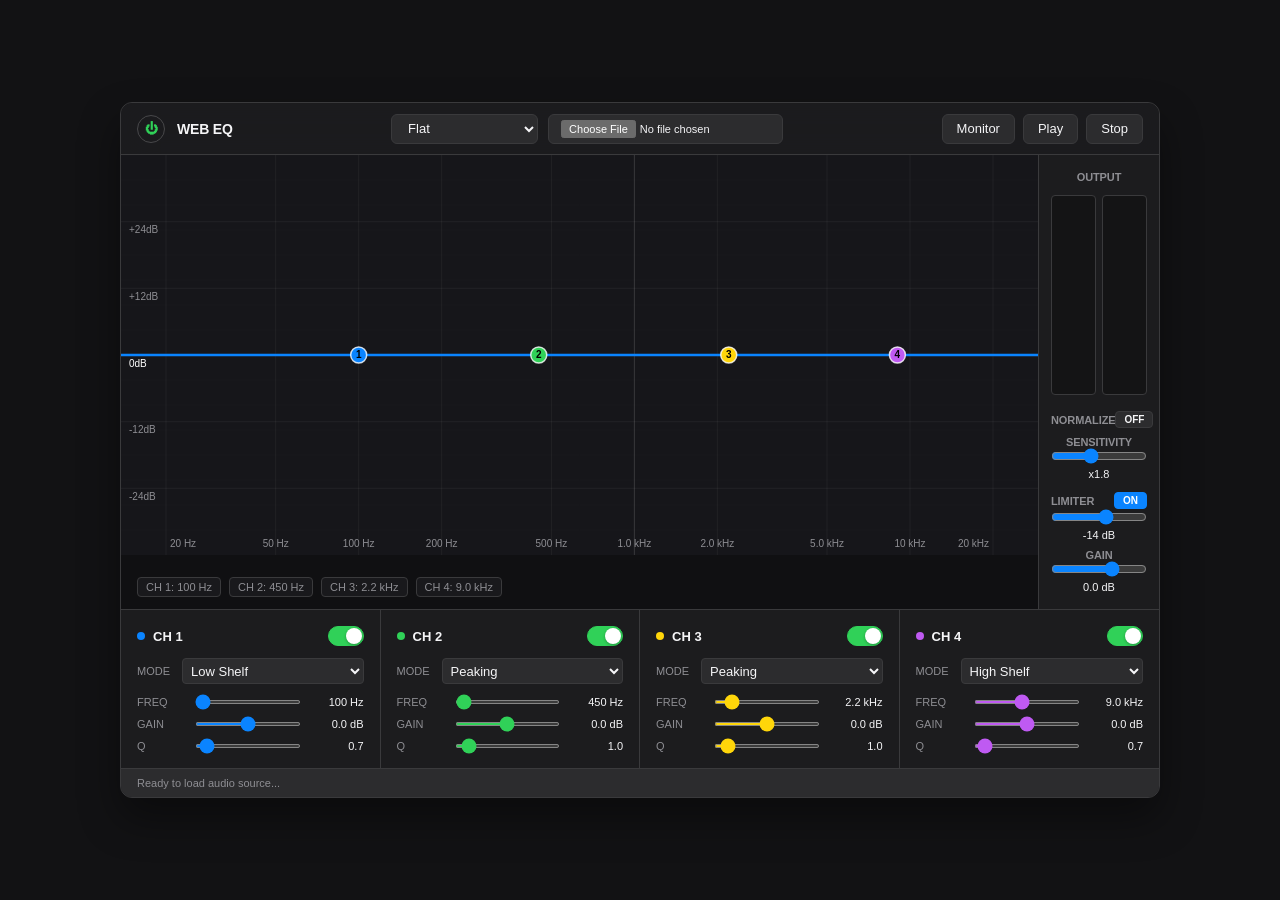
==== commit 7d8f8e53: "Update index.html" ====
--- a/index.html
+++ b/index.html
@@ -1,10 +1,9 @@
 <!DOCTYPE html>
 <html lang="ja">
 <head>
-　<meta http-equiv="Content-Type" content="text/html; charset=UTF-8">
- <meta name="google-site-verification" content="O4bu69EbOHojM_zJ1Ljj85fGA71X43yEXnDJC61VNgg" />
+  <meta http-equiv="Content-Type" content="text/html; charset=UTF-8">
   <meta name="viewport" content="width=device-width, initial-scale=1.0, viewport-fit=cover">
-  <title>WEB EQ</title>
+  <title>Pro EQ Controller</title>
   <style>
     :root {
       color-scheme: dark;
@@ -745,41 +744,73 @@
         ctx.fillText(`${gain > 0 ? "+" : ""}${gain}dB`, 8, y + 4);
       });
     }
-
-    function drawLiveAnalysis(w, h) {
+function drawLiveAnalysis(w, h) {
       if (!analyser || (!monitoring && !playing)) return;
 
       const spectrum = new Uint8Array(analyser.frequencyBinCount);
       analyser.getByteFrequencyData(spectrum);
       ctx.save();
       
-      // パディング内の描画領域制限
-      const padX = GRAPH_PADDING_X / (window.devicePixelRatio || 1);
-      const innerW = w - (padX * 2);
-
-      // 背景バーアナライザー
+      const ratio = window.devicePixelRatio || 1;
+      const padX = GRAPH_PADDING_X / ratio;
+
+      // ==========================================
+      // 1. 背景バーアナライザーの修正（対数マッピング）
+      // ==========================================
       ctx.globalAlpha = .12;
       ctx.fillStyle = "#0a84ff";
+      
       const bars = 64;
-      const step = Math.max(1, Math.floor(spectrum.length / bars));
-      const barWidth = innerW / bars;
+      const logMin = Math.log10(20);
+      const logMax = Math.log10(20000);
+
       for (let i = 0; i < bars; i++) {
+        // バーの左端と右端の周波数を対数スケールで計算
+        const pctL = i / bars;
+        const pctR = (i + 1) / bars;
+        
+        const freqL = 10 ** (logMin + pctL * (logMax - logMin));
+        const freqR = 10 ** (logMin + pctR * (logMax - logMin));
+
+        // 周波数から正確なX座標を取得
+        const xL = freqToX(freqL) / ratio;
+        const xR = freqToX(freqR) / ratio;
+        const barWidth = xR - xL;
+
+        // Web Audio APIのインデックスに変換してその範囲の最大値（ピーク）を取得
+        const sampleRate = audioContext.sampleRate;
+        const idxL = Math.floor((freqL * analyser.fftSize) / sampleRate);
+        const idxR = Math.ceil((freqR * analyser.fftSize) / sampleRate);
+        
         let peak = 0;
-        for (let j = 0; j < step; j++) peak = Math.max(peak, spectrum[i * step + j] || 0);
+        for (let j = idxL; j <= idxR; j++) {
+          if (spectrum[j] > peak) peak = spectrum[j];
+        }
+
         const barHeight = (peak / 255) * h * .5;
-        ctx.fillRect(padX + (i * barWidth), h - barHeight, Math.max(1, barWidth - 1), barHeight);
-      }
-
-      // 波形リアルタイムライン
+        // 右端まで隙間なく敷き詰めて描画
+        ctx.fillRect(xL, h - barHeight, Math.max(1, barWidth - 0.5), barHeight);
+      }
+
+      // ==========================================
+      // 2. 波形リアルタイムラインの修正（右端までフィット）
+      // ==========================================
       const wave = new Uint8Array(analyser.fftSize);
       analyser.getByteTimeDomainData(wave);
       ctx.globalAlpha = .75;
       ctx.lineWidth = 2.5;
       ctx.strokeStyle = "#0a84ff";
       ctx.beginPath();
+
       for (let i = 0; i < wave.length; i++) {
-        const x = padX + (i / (wave.length - 1)) * innerW;
+        const pct = i / (wave.length - 1);
+        // 20Hz〜20000Hzの間に対数でプロットを分散させる
+        const targetFreq = 10 ** (logMin + pct * (logMax - logMin));
+        
+        // 目盛りと完全に一致するX座標を計算
+        const x = freqToX(targetFreq) / ratio;
         const y = h * .5 + ((wave[i] - 128) / 128) * h * .2;
+        
         if (i === 0) ctx.moveTo(x, y);
         else ctx.lineTo(x, y);
       }
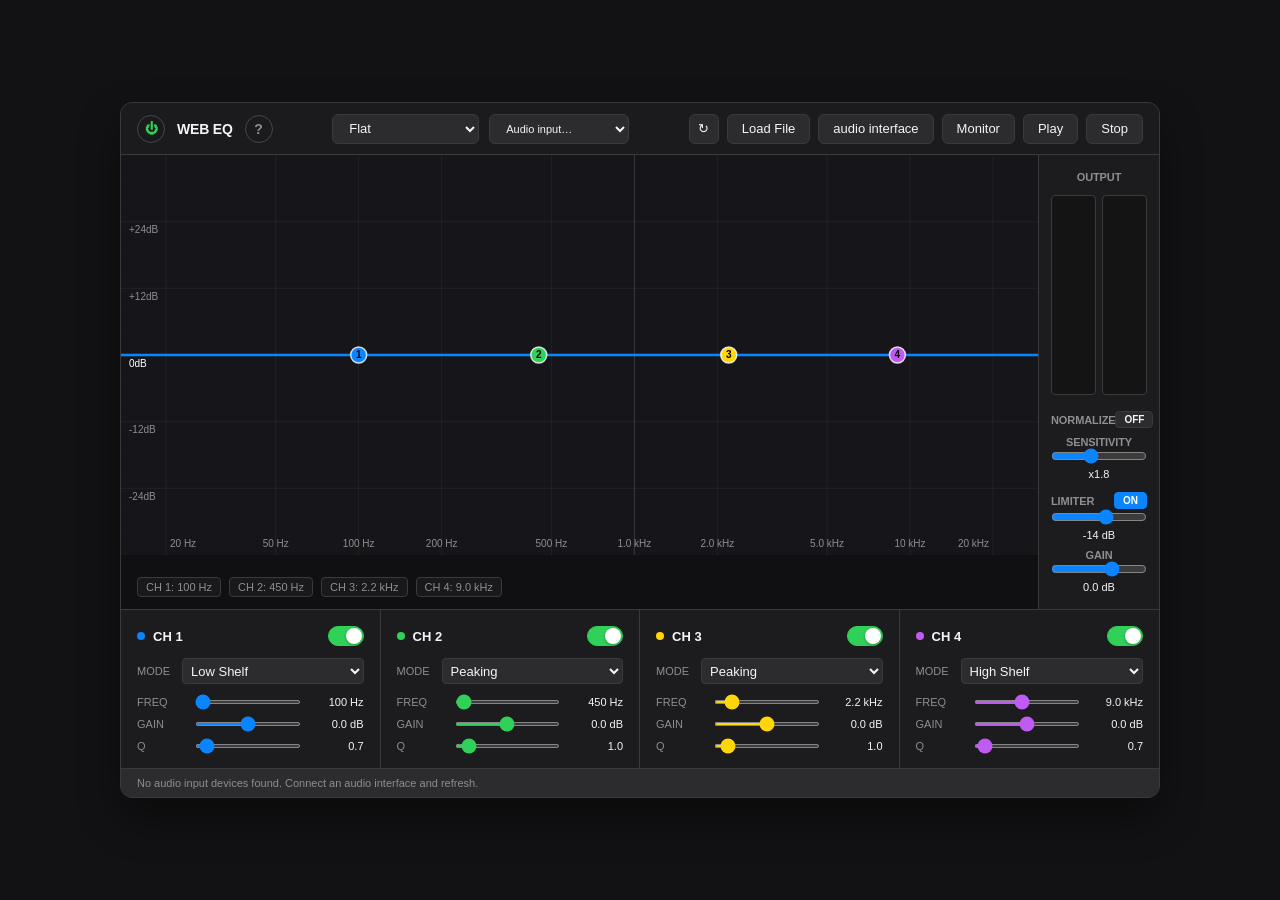
==== commit 2eaa195c: "Update index.html" ====
--- a/index.html
+++ b/index.html
@@ -1,465 +1,12 @@
-<!DOCTYPE html>
+﻿<!DOCTYPE html>
 <html lang="ja">
 <head>
   <meta http-equiv="Content-Type" content="text/html; charset=UTF-8">
   <meta name="viewport" content="width=device-width, initial-scale=1.0, viewport-fit=cover">
-  <title>Pro EQ Controller</title>
-  <style>
-    :root {
-      color-scheme: dark;
-      --bg: #121214;
-      --panel: #1c1c1e;
-      --panel-secondary: #2c2c2e;
-      --border: #3a3a3c;
-      --border-light: #48484a;
-      --text: #f5f5f7;
-      --text-muted: #8e8e93;
-      
-      /* Apple風の上品で洗練されたカラーパレット */
-      --accent: #0a84ff;       /* Apple Blue */
-      --accent-disabled: #3a3a3c;
-      --green: #30d158;        /* Apple Green */
-      --amber: #ffd60a;        /* Apple Yellow */
-      --red: #ff453a;          /* Apple Red */
-      --violet: #bf5af2;       /* Apple Purple */
-    }
-
-    * {
-      box-sizing: border-box;
-      margin: 0;
-      padding: 0;
-    }
-
-    body {
-      min-height: 100vh;
-      background-color: var(--bg);
-      color: var(--text);
-      font-family: -apple-system, BlinkMacSystemFont, "Segoe UI", Roboto, "Helvetica Neue", Arial, sans-serif;
-      display: grid;
-      place-items: center;
-      padding: max(16px, env(safe-area-inset-top)) max(16px, env(safe-area-inset-right)) max(16px, env(safe-area-inset-bottom)) max(16px, env(safe-area-inset-left));
-      -webkit-font-smoothing: antialiased;
-    }
-
-    button, select, input {
-      font-family: inherit;
-      font-size: 13px;
-      outline: none;
-    }
-
-    /* メインコンテナ */
-    .eq-shell {
-      width: 100%;
-      max-width: 1040px;
-      background-color: var(--panel);
-      border: 1px solid var(--border);
-      border-radius: 12px;
-      box-shadow: 0 20px 40px rgba(0, 0, 0, 0.4);
-      overflow: hidden;
-    }
-
-    /* トップヘッダーバー */
-    .topbar {
-      height: 52px;
-      display: grid;
-      grid-template-columns: auto 1fr auto;
-      align-items: center;
-      gap: 16px;
-      padding: 0 16px;
-      background-color: rgba(28, 28, 30, 0.8);
-      border-bottom: 1px solid var(--border);
-      backdrop-filter: blur(20px);
-      -webkit-backdrop-filter: blur(20px);
-    }
-
-    .brand {
-      display: flex;
-      align-items: center;
-      gap: 12px;
-    }
-
-    /* 電源ボタン */
-    .power {
-      width: 28px;
-      height: 28px;
-      border: 1px solid var(--border-light);
-      border-radius: 50%;
-      color: var(--green);
-      background: transparent;
-      display: grid;
-      place-items: center;
-      cursor: pointer;
-      font-weight: 600;
-      transition: all 0.2s ease;
-    }
-    .power:hover {
-      background-color: rgba(48, 209, 88, 0.1);
-      border-color: var(--green);
-    }
-    .power.off {
-      color: var(--text-muted);
-      border-color: var(--border);
-    }
-    .power.off:hover {
-      background-color: rgba(255, 255, 255, 0.05);
-    }
-
-    .title {
-      font-size: 14px;
-      font-weight: 600;
-      color: var(--text);
-      letter-spacing: -0.2px;
-    }
-
-    /* プリセット・ファイルセクション */
-    .preset {
-      display: flex;
-      align-items: center;
-      gap: 10px;
-      justify-content: center;
-    }
-
-    .preset select,
-    .file-input {
-      height: 30px;
-      color: var(--text);
-      background-color: var(--panel-secondary);
-      border: 1px solid var(--border);
-      border-radius: 6px;
-      padding: 0 12px;
-      cursor: pointer;
-      transition: border-color 0.15s ease;
-    }
-    .preset select:hover,
-    .file-input:hover {
-      border-color: var(--border-light);
-    }
-    .preset select:focus {
-      border-color: var(--accent);
-    }
-
-    .file-input {
-      max-width: 240px;
-      font-size: 11px;
-      padding-top: 5px;
-    }
-
-    /* トランスポートボタン */
-    .transport {
-      display: flex;
-      align-items: center;
-      gap: 8px;
-    }
-
-    .icon-button {
-      height: 30px;
-      padding: 0 14px;
-      border: 1px solid var(--border);
-      border-radius: 6px;
-      color: var(--text);
-      background-color: var(--panel-secondary);
-      cursor: pointer;
-      font-weight: 500;
-      display: inline-flex;
-      align-items: center;
-      justify-content: center;
-      transition: all 0.15s ease;
-    }
-    .icon-button:hover {
-      background-color: var(--border);
-    }
-    .icon-button:active {
-      transform: scale(0.98);
-    }
-
-    .monitor-button.active {
-      color: #fff;
-      background-color: var(--accent);
-      border-color: var(--accent);
-    }
-
-    /* メインコンテンツエリア */
-    .main {
-      display: grid;
-      grid-template-columns: 1fr 120px;
-      background-color: #0a0a0c;
-    }
-
-    /* グラフ周り */
-    .graph-wrap {
-      position: relative;
-      background-color: #101012;
-      border-right: 1px solid var(--border);
-    }
-
-    canvas {
-      display: block;
-      width: 100%;
-      height: 400px;
-      touch-action: none;
-      outline: none;
-    }
-
-    .readout {
-      position: absolute;
-      left: 16px;
-      bottom: 12px;
-      right: 16px;
-      display: flex;
-      flex-wrap: wrap;
-      gap: 8px;
-      pointer-events: none;
-    }
-
-    .pill {
-      background: rgba(28, 28, 30, 0.85);
-      border: 1px solid var(--border);
-      border-radius: 4px;
-      padding: 3px 8px;
-      font-size: 11px;
-      color: var(--text-muted);
-    }
-
-    /* 右側ボリュームメーター・マスターセクション */
-    .meter-panel {
-      background-color: var(--panel);
-      display: flex;
-      flex-direction: column;
-      gap: 12px;
-      padding: 16px 12px;
-    }
-
-    .meter-label {
-      color: var(--text-muted);
-      font-size: 11px;
-      font-weight: 600;
-      text-align: center;
-      letter-spacing: -0.1px;
-    }
-
-    .meters {
-      display: grid;
-      grid-template-columns: 1fr 1fr;
-      gap: 6px;
-      flex-grow: 1;
-      min-height: 200px;
-    }
-
-    .meter {
-      position: relative;
-      background-color: rgba(0, 0, 0, 0.3);
-      border: 1px solid var(--border);
-      border-radius: 4px;
-      overflow: hidden;
-    }
-
-    .meter-fill {
-      position: absolute;
-      left: 0;
-      right: 0;
-      bottom: 0;
-      height: 0%;
-      /* デフォルトカラー：0dB未満はCubase風の鮮やかなグリーン〜イエロー系 */
-      background: linear-gradient(to top, #2ce65e, #e6c82c 85%);
-      transition: height .05s linear;
-    }
-    
-    /* 0dBオーバー時（クリップ）に適用されるクラス */
-    .meter-fill.clip {
-      background: linear-gradient(to top, #2ce65e, #e6c82c 75%, var(--red));
-    }
-
-    .output {
-      display: flex;
-      flex-direction: column;
-      gap: 8px;
-    }
-
-    .output input[type="range"] {
-      width: 100%;
-      accent-color: var(--accent);
-    }
-
-    .limit-row {
-      display: flex;
-      align-items: center;
-      justify-content: space-between;
-      margin-top: 4px;
-    }
-
-    .limit-toggle {
-      padding: 2px 8px;
-      border: 1px solid var(--border);
-      border-radius: 4px;
-      color: var(--text);
-      background-color: var(--panel-secondary);
-      cursor: pointer;
-      font-size: 10px;
-      font-weight: 600;
-    }
-    .limit-toggle.active-on {
-      background-color: var(--accent);
-      border-color: var(--accent);
-      color: white;
-    }
-
-    .output .value {
-      font-size: 11px;
-      color: var(--text);
-      text-align: center;
-      font-weight: 500;
-    }
-
-    /* 下部：4つのバンド操作セクション */
-    .bands {
-      display: grid;
-      grid-template-columns: repeat(4, 1fr);
-      border-top: 1px solid var(--border);
-      background-color: var(--panel);
-    }
-
-    .band {
-      border-right: 1px solid var(--border);
-      padding: 16px;
-      display: flex;
-      flex-direction: column;
-      gap: 12px;
-    }
-    .band:last-child {
-      border-right: 0;
-    }
-
-    .band-head {
-      display: flex;
-      align-items: center;
-      justify-content: space-between;
-    }
-
-    .band-name {
-      display: flex;
-      align-items: center;
-      gap: 8px;
-      font-weight: 600;
-      font-size: 13px;
-    }
-
-    .dot {
-      width: 8px;
-      height: 8px;
-      border-radius: 50%;
-    }
-
-    /* シンプルなApple風スイッチトグル */
-    .band-toggle {
-      width: 36px;
-      height: 20px;
-      border-radius: 10px;
-      background-color: rgba(255, 255, 255, 0.1);
-      border: 1px solid var(--border);
-      cursor: pointer;
-      position: relative;
-      transition: background-color 0.2s ease;
-    }
-    .band-toggle::after {
-      content: "";
-      position: absolute;
-      width: 16px;
-      height: 16px;
-      left: 1px;
-      top: 1px;
-      border-radius: 50%;
-      background-color: #fff;
-      box-shadow: 0 1px 3px rgba(0,0,0,0.3);
-      transition: transform 0.2s ease;
-    }
-    .band-toggle.on {
-      background-color: var(--green);
-      border-color: var(--green);
-    }
-    .band-toggle.on::after {
-      transform: translateX(16px);
-    }
-
-    .type-row {
-      display: grid;
-      grid-template-columns: auto 1fr;
-      gap: 12px;
-      align-items: center;
-      font-size: 11px;
-      color: var(--text-muted);
-    }
-    .type-row select {
-      height: 26px;
-      background-color: var(--panel-secondary);
-      border: 1px solid var(--border);
-      border-radius: 4px;
-      color: var(--text);
-      padding: 0 4px;
-    }
-
-    .control-grid {
-      display: flex;
-      flex-direction: column;
-      gap: 10px;
-    }
-
-    .knob-cell {
-      display: grid;
-      grid-template-columns: 50px 1fr 55px;
-      align-items: center;
-      gap: 8px;
-    }
-    .knob-cell label {
-      font-size: 11px;
-      color: var(--text-muted);
-      font-weight: 500;
-    }
-    .knob-cell .slider {
-      width: 100%;
-      height: 4px;
-      border-radius: 2px;
-      background-color: rgba(255, 255, 255, 0.1);
-      accent-color: var(--knob-color);
-      cursor: pointer;
-    }
-    .knob-cell .value {
-      font-size: 11px;
-      color: var(--text);
-      text-align: right;
-      font-weight: 500;
-    }
-
-    /* 最下部ステータスバー */
-    .status {
-      padding: 8px 16px;
-      color: var(--text-muted);
-      font-size: 11px;
-      background-color: var(--panel-secondary);
-      border-top: 1px solid var(--border);
-    }
-
-    /* レスポンシブ設計 */
-    @media (max-width: 860px) {
-      body { padding: 12px; }
-      .topbar { grid-template-columns: 1fr; height: auto; padding: 12px; gap: 12px; }
-      .preset { flex-direction: column; align-items: stretch; width: 100%; }
-      .file-input { max-width: 100%; }
-      .transport { justify-content: center; width: 100%; }
-      .main { grid-template-columns: 1fr; }
-      .graph-wrap { border-right: 0; border-bottom: 1px solid var(--border); }
-      canvas { height: 300px; }
-      .meter-panel { flex-direction: row; align-items: center; justify-content: space-between; }
-      .meters { min-height: 40px; height: 40px; width: 140px; grid-template-columns: 1fr; grid-template-rows: 1fr 1fr; flex-grow: 0; }
-      .meter-fill { top: 0; bottom: 0; width: 0%; height: auto; background: linear-gradient(to right, #2ce65e, #e6c82c 85%); }
-      .meter-fill.clip { background: linear-gradient(to right, #2ce65e, #e6c82c 75%, var(--red)); }
-      .output { flex-direction: row; flex-grow: 1; align-items: center; justify-content: space-around; gap: 12px; }
-      .bands { grid-template-columns: repeat(2, 1fr); }
-    }
-
-    @media (max-width: 540px) {
-      .bands { grid-template-columns: 1fr; }
-    }
-  </style>
+  <title>WEB上で使えるイコライザー　WEB EQ Controller</title>
+  <meta name="description" content="インストールの必要なし！ブラウザ上でyoutubeの動画や音楽、音声ファイルやPCのシステム音声をリアルタイムに調整・可視化できる、無料の高性能Webイコライザー（WEB EQ）です。重低音強化やボーカル強調のプリセットも完備。">
+  <meta name="google-site-verification" content="O4bu69EbOHojM_zJ1Ljj85fGA71X43yEXnDJC61VNgg" />
+  <link rel="stylesheet" href="css/studio-eq.css">
 </head>
 <body>
 
@@ -468,6 +15,7 @@
       <div class="brand">
         <button class="power" id="power" title="Bypass">⏻</button>
         <div class="title">WEB EQ </div>
+        <button class="help-button" id="helpOpen" type="button" title="使い方ガイド" aria-haspopup="dialog" aria-controls="helpDialog">?</button>
       </div>
       <div class="preset">
         <select id="preset" title="Preset">
@@ -479,9 +27,15 @@
           <option value="deepcut">Deep Cut Test</option>
           <option value="telephone">Telephone Check</option>
         </select>
-        <input class="file-input" id="file" type="file" accept="audio/*" title="Audio file">
+        <select id="audioInputDevice" class="device-select" title="Audio interface / input device">
+          <option value="">Audio input…</option>
+        </select>
       </div>
       <div class="transport">
+        <input class="file-input-hidden" id="file" type="file" accept="audio/*,.mp3,.m4a,.wav,.flac,.ogg,.aac,.aiff,.webm" title="Audio file">
+        <button class="icon-button compact" id="refreshInputs" type="button" title="Refresh audio input devices">↻</button>
+        <button class="icon-button file-button" id="loadFile" type="button" title="Load audio file from device">Load File</button>
+        <button class="icon-button input-button" id="liveInput" type="button" title="Live input from audio interface">audio interface</button>
         <button class="icon-button monitor-button" id="monitor" title="PC audio monitor">Monitor</button>
         <button class="icon-button" id="play" title="Play / Pause">Play</button>
         <button class="icon-button" id="stop" title="Stop">Stop</button>
@@ -530,847 +84,98 @@
 
     <section class="bands" id="bands"></section>
     
-    <div class="status" id="status">Ready to load audio source...</div>
+    <div class="status" id="status">Load File / Live In / Monitor から音源を選んでください。Live In は接続中のオーディオインターフェース入力に対応します。</div>
   </main>
 
-  <script>
-    const colors = ["#0a84ff", "#30d158", "#ffd60a", "#bf5af2"];
-    const presets = {
-      flat: [
-        { on: true, type: "lowshelf", freq: 100, gain: 0, q: .7 },
-        { on: true, type: "peaking", freq: 450, gain: 0, q: 1 },
-        { on: true, type: "peaking", freq: 2200, gain: 0, q: 1 },
-        { on: true, type: "highshelf", freq: 9000, gain: 0, q: .7 }
-      ],
-      vocal: [
-        { on: true, type: "highpass", freq: 85, gain: 0, q: .8 },
-        { on: true, type: "peaking", freq: 280, gain: -2.5, q: 1.15 },
-        { on: true, type: "peaking", freq: 3200, gain: 3.2, q: 1.05 },
-        { on: true, type: "highshelf", freq: 10500, gain: 2.1, q: .7 }
-      ],
-      bass: [
-        { on: true, type: "highpass", freq: 38, gain: 0, q: .7 },
-        { on: true, type: "peaking", freq: 78, gain: 3.4, q: .9 },
-        { on: true, type: "peaking", freq: 260, gain: -3.1, q: 1.1 },
-        { on: true, type: "highshelf", freq: 6200, gain: 1, q: .7 }
-      ],
-      mix: [
-        { on: true, type: "lowshelf", freq: 90, gain: 1.2, q: .7 },
-        { on: true, type: "peaking", freq: 380, gain: -1.8, q: 1.2 },
-        { on: true, type: "peaking", freq: 2600, gain: 1.4, q: .9 },
-        { on: true, type: "highshelf", freq: 11800, gain: 1.8, q: .7 }
-      ],
-      air: [
-        { on: true, type: "lowshelf", freq: 120, gain: -1, q: .7 },
-        { on: true, type: "peaking", freq: 700, gain: -.8, q: 1 },
-        { on: true, type: "peaking", freq: 4500, gain: 1.8, q: .85 },
-        { on: true, type: "highshelf", freq: 13000, gain: 4.4, q: .65 }
-      ],
-      deepcut: [
-        { on: true, type: "lowshelf", freq: 120, gain: 8, q: .7 },
-        { on: true, type: "peaking", freq: 500, gain: -12, q: 1.8 },
-        { on: true, type: "peaking", freq: 3000, gain: 9, q: 1.3 },
-        { on: true, type: "highshelf", freq: 9000, gain: 7, q: .7 }
-      ],
-      telephone: [
-        { on: true, type: "highpass", freq: 320, gain: 0, q: 1.1 },
-        { on: true, type: "peaking", freq: 900, gain: 5, q: 1.6 },
-        { on: true, type: "peaking", freq: 2600, gain: 6, q: 1.4 },
-        { on: true, type: "lowpass", freq: 3600, gain: 0, q: 1.1 }
-      ]
-    };
+  <div class="help-backdrop" id="helpBackdrop" aria-hidden="true">
+    <div class="help-dialog" id="helpDialog" role="dialog" aria-modal="true" aria-labelledby="helpTitle">
+      <div class="help-header">
+        <h2 id="helpTitle">WEB EQ 使い方ガイド</h2>
+        <button class="help-close" id="helpClose" type="button" title="閉じる" aria-label="閉じる">×</button>
+      </div>
+      <div class="help-body">
+        <div class="help-tip">
+          <strong>はじめに：</strong> 音源の入力方法は3種類あります。Load File（ファイル再生）、audio interface（オーディオIF入力）、Monitor（PCシステム音声）。いずれか1つだけが同時に動作します。
+        </div>
 
-    let bands = JSON.parse(JSON.stringify(presets.flat));
-    let audioContext;
-    let sourceNode;
-    let buffer;
-    let startedAt = 0;
-    let pausedAt = 0;
-    let playing = false;
-    let analyser;
-    let masterGain;
-    let limiter;
-    let filters = [];
-    let dragging = null;
-    let selectedBandIndex = 0;
-    let bypass = false;
-    let limiterOn = true;
-    let monitorStream;
-    let monitorSource;
-    let monitoring = false;
-    let liveDraw = false;
+        <section class="help-section">
+          <h3>音源の選び方</h3>
+          <ul>
+            <li><strong>Load File</strong> — スマホ・PC内の音楽ファイル（MP3 / M4A / WAV など）を読み込みます。ファイル選択後、<strong>Play</strong> で再生開始、<strong>Stop</strong> で停止します。</li>
+            <li><strong>↻（更新）</strong> — 接続中の入力デバイス一覧を更新します。初回はブラウザのマイク許可が必要です。</li>
+            <li><strong>Audio input…</strong> — オーディオインターフェースなど、使用する入力デバイスを選びます。</li>
+            <li><strong>audio interface</strong> — 選んだ入力から楽器などのライブ音をリアルタイムで EQ に通します。接続中は <strong>Disconnect</strong> 表示になります。ヘッドホン使用を推奨します。</li>
+            <li><strong>Monitor</strong> — PC のシステム音声（ブラウザなど）をキャプチャして EQ に通します。画面共有ダイアログで「システム音声を共有」を有効にしてください（PC・Chrome / Edge 向け）。</li>
+          </ul>
+        </section>
 
-    // ノーマライズ用変数
-    let normalizeOn = false;
-    let normalizeGainNode;
-    let normalizeProcessor;
-    let currentNormalizeGain = 1.0;
-    const targetRMS = 0.15; // ターゲットとなる音量の基準値
+        <section class="help-section">
+          <h3>プリセット（Preset）</h3>
+          <p>上部の Preset ドロップダウンから、あらかじめ用意された EQ 設定を読み込めます。</p>
+          <ul>
+            <li><strong>Flat</strong> — フラット（基準）</li>
+            <li><strong>Vocal Presence</strong> — ボーカルを前に出す</li>
+            <li><strong>Tight Bass</strong> — タイトな低音</li>
+            <li><strong>Mix Polish</strong> — ミックス全体を整える</li>
+            <li><strong>Air Lift</strong> — 高音・空気感を強調</li>
+            <li><strong>Deep Cut Test / Telephone Check</strong> — テスト用の極端な設定</li>
+          </ul>
+        </section>
 
-    // 【改善】左右の余白（パディング）を設定して文字見切れを防ぐ
-    const GRAPH_PADDING_X = 45; 
+        <section class="help-section">
+          <h3>EQ グラフ（周波数レスポンス）</h3>
+          <ul>
+            <li>青い曲線が、現在の EQ 設定による周波数特性です。</li>
+            <li>色付きの丸（CH 1〜4）をドラッグして、周波数（左右）とゲイン（上下）を調整できます。</li>
+            <li>グラフをクリックして選択後、<strong>矢印キー</strong>で微調整。Shift + 矢印キーで大きく移動します。</li>
+            <li>再生中・ライブ入力中は、波形（緑）とスペクトラム（青バー）がリアルタイム表示されます。</li>
+          </ul>
+        </section>
 
-    const graph = document.getElementById("graph");
-    const ctx = graph.getContext("2d");
-    const bandPanel = document.getElementById("bands");
-    const readout = document.getElementById("readout");
-    const status = document.getElementById("status");
-    const monitorButton = document.getElementById("monitor");
-    const playButton = document.getElementById("play");
-    const stopButton = document.getElementById("stop");
-    const powerButton = document.getElementById("power");
-    const meterL = document.getElementById("meterL");
-    const meterR = document.getElementById("meterR");
-    const eqSensitivity = document.getElementById("eqSensitivity");
-    const eqSensitivityText = document.getElementById("eqSensitivityText");
-    const limiterToggle = document.getElementById("limiterToggle");
-    const limiterThreshold = document.getElementById("limiterThreshold");
-    const limiterText = document.getElementById("limiterText");
-    const outputGain = document.getElementById("outputGain");
-    const outputText = document.getElementById("outputText");
-    const normalizeToggle = document.getElementById("normalizeToggle");
+        <section class="help-section">
+          <h3>4バンド EQ（CH 1〜4）</h3>
+          <ul>
+            <li><strong>トグルスイッチ</strong> — 各バンドの ON / OFF</li>
+            <li><strong>MODE</strong> — High Pass / Low Shelf / Peaking / High Shelf / Low Pass</li>
+            <li><strong>FREQ</strong> — 中心周波数（20 Hz 〜 20 kHz）</li>
+            <li><strong>GAIN</strong> — ブースト / カット量（-30 〜 +30 dB）</li>
+            <li><strong>Q</strong> — バンドの鋭さ（値が大きいほど狭い帯域）</li>
+          </ul>
+        </section>
 
-    function freqToX(freq) {
-      const min = Math.log10(20);
-      const max = Math.log10(20000);
-      const innerWidth = graph.width - (GRAPH_PADDING_X * 2);
-      const pct = (Math.log10(freq) - min) / (max - min);
-      return GRAPH_PADDING_X + (pct * innerWidth);
-    }
+        <section class="help-section">
+          <h3>出力コントロール（右パネル）</h3>
+          <ul>
+            <li><strong>OUTPUT メーター</strong> — 出力レベルを表示。赤くなったらクリップ（音割れ）の可能性があります。</li>
+            <li><strong>NORMALIZE</strong> — 音量を自動で一定に保つ機能。ON にすると入力レベルのばらつきを抑えます。</li>
+            <li><strong>SENSITIVITY</strong> — EQ 操作の感度。値を上げるとスライダー・グラフ操作の効きが強くなります。</li>
+            <li><strong>LIMITER</strong> — 出力の上限を制限して音割れを防ぎます。Threshold で作動レベルを調整。</li>
+            <li><strong>GAIN</strong> — 最終出力音量（-24 〜 +12 dB）</li>
+          </ul>
+        </section>
 
-    function xToFreq(x) {
-      const min = Math.log10(20);
-      const max = Math.log10(20000);
-      const innerWidth = graph.width - (GRAPH_PADDING_X * 2);
-      const pct = (x - GRAPH_PADDING_X) / innerWidth;
-      const safePct = Math.max(0, Math.min(1, pct));
-      return 10 ** (min + safePct * (max - min));
-    }
+        <section class="help-section">
+          <h3>⏻ 電源ボタン（Bypass）</h3>
+          <p>EQ 処理をバイパスし、音源をそのまま出力します。A/B 比較（EQ あり / なし）に使えます。OFF 状態ではグラフの曲線がグレー表示になります。</p>
+        </section>
 
-    function gainToY(gain) {
-      return graph.height * (.5 - effectiveGain(gain) / 72);
-    }
-
-    function yToGain(y) {
-      const gain = ((.5 - y / graph.height) * 72) / Number(eqSensitivity.value);
-      return Math.max(-30, Math.min(30, gain));
-    }
-
-    function effectiveGain(gain) {
-      return gain * Number(eqSensitivity.value);
-    }
-
-    function dbToGain(db) {
-      return 10 ** (db / 20);
-    }
-
-    function formatFreq(freq) {
-      return freq >= 1000 ? `${(freq / 1000).toFixed(freq < 10000 ? 1 : 0)} kHz` : `${Math.round(freq)} Hz`;
-    }
-
-    function setupCanvas() {
-      const rect = graph.getBoundingClientRect();
-      const ratio = window.devicePixelRatio || 1;
-      graph.width = Math.max(640, Math.round(rect.width * ratio));
-      graph.height = Math.round(rect.height * ratio);
-      ctx.setTransform(ratio, 0, 0, ratio, 0, 0);
-      draw();
-    }
-
-    function graphSize() {
-      return { w: graph.width / (window.devicePixelRatio || 1), h: graph.height / (window.devicePixelRatio || 1) };
-    }
-
-    function responseAt(freq, band) {
-      if (!band.on) return 0;
-      if (band.type === "highpass") {
-        const ratio = freq / band.freq;
-        return -24 / (1 + ratio ** (band.q * 5));
-      }
-      if (band.type === "lowpass") {
-        const ratio = band.freq / freq;
-        return -24 / (1 + ratio ** (band.q * 5));
-      }
-      if (band.type === "lowshelf") {
-        return effectiveGain(band.gain) / (1 + (freq / band.freq) ** 2);
-      }
-      if (band.type === "highshelf") {
-        return effectiveGain(band.gain) / (1 + (band.freq / freq) ** 2);
-      }
-      const oct = Math.log2(freq / band.freq);
-      return effectiveGain(band.gain) * Math.exp(-0.5 * (oct * band.q * 1.7) ** 2);
-    }
-
-    function drawGrid(w, h) {
-      ctx.clearRect(0, 0, w, h);
-      ctx.fillStyle = "#16161a";
-      ctx.fillRect(0, 0, w, h);
-
-      // 細かい背景グリッド
-      ctx.strokeStyle = "rgba(255, 255, 255, 0.02)";
-      ctx.lineWidth = 0.5;
-      for(let gx=0; gx<w; gx+=25) {
-        ctx.beginPath(); ctx.moveTo(gx, 0); ctx.lineTo(gx, h); ctx.stroke();
-      }
-      for(let gy=0; gy<h; gy+=25) {
-        ctx.beginPath(); ctx.moveTo(0, gy); ctx.lineTo(w, gy); ctx.stroke();
-      }
-
-      // 周波数垂直線線の描画
-      const freqs = [20, 50, 100, 200, 500, 1000, 2000, 5000, 10000, 20000];
-      ctx.font = "10px -apple-system, sans-serif";
-      ctx.textBaseline = "top";
-      freqs.forEach(freq => {
-        const x = freqToX(freq) / (window.devicePixelRatio || 1);
-        ctx.strokeStyle = freq === 1000 ? "rgba(255, 255, 255, 0.15)" : "rgba(255, 255, 255, 0.05)";
-        ctx.lineWidth = 1;
-        ctx.beginPath(); ctx.moveTo(x, 0); ctx.lineTo(x, h); ctx.stroke();
-        
-        ctx.fillStyle = "#8e8e93";
-        ctx.textAlign = (freq === 20) ? "left" : (freq === 20000) ? "right" : "center";
-        const textOffsetX = (freq === 20) ? 4 : (freq === 20000) ? -4 : 0;
-        ctx.fillText(formatFreq(freq), x + textOffsetX, h - 16);
-      });
-
-      // dB水平線の描画
-      [-24, -12, 0, 12, 24].forEach(gain => {
-        const y = h * (.5 - gain / 72);
-        ctx.strokeStyle = gain === 0 ? "rgba(255, 255, 255, 0.2)" : "rgba(255, 255, 255, 0.05)";
-        ctx.lineWidth = 1;
-        ctx.beginPath(); ctx.moveTo(0, y); ctx.lineTo(w, y); ctx.stroke();
-        
-        ctx.fillStyle = gain === 0 ? "#fff" : "#8e8e93";
-        ctx.textAlign = "left";
-        ctx.fillText(`${gain > 0 ? "+" : ""}${gain}dB`, 8, y + 4);
-      });
-    }
-function drawLiveAnalysis(w, h) {
-      if (!analyser || (!monitoring && !playing)) return;
-
-      const spectrum = new Uint8Array(analyser.frequencyBinCount);
-      analyser.getByteFrequencyData(spectrum);
-      ctx.save();
-      
-      const ratio = window.devicePixelRatio || 1;
-      const padX = GRAPH_PADDING_X / ratio;
-
-      // ==========================================
-      // 1. 背景バーアナライザーの修正（対数マッピング）
-      // ==========================================
-      ctx.globalAlpha = .12;
-      ctx.fillStyle = "#0a84ff";
-      
-      const bars = 64;
-      const logMin = Math.log10(20);
-      const logMax = Math.log10(20000);
-
-      for (let i = 0; i < bars; i++) {
-        // バーの左端と右端の周波数を対数スケールで計算
-        const pctL = i / bars;
-        const pctR = (i + 1) / bars;
-        
-        const freqL = 10 ** (logMin + pctL * (logMax - logMin));
-        const freqR = 10 ** (logMin + pctR * (logMax - logMin));
-
-        // 周波数から正確なX座標を取得
-        const xL = freqToX(freqL) / ratio;
-        const xR = freqToX(freqR) / ratio;
-        const barWidth = xR - xL;
-
-        // Web Audio APIのインデックスに変換してその範囲の最大値（ピーク）を取得
-        const sampleRate = audioContext.sampleRate;
-        const idxL = Math.floor((freqL * analyser.fftSize) / sampleRate);
-        const idxR = Math.ceil((freqR * analyser.fftSize) / sampleRate);
-        
-        let peak = 0;
-        for (let j = idxL; j <= idxR; j++) {
-          if (spectrum[j] > peak) peak = spectrum[j];
-        }
-
-        const barHeight = (peak / 255) * h * .5;
-        // 右端まで隙間なく敷き詰めて描画
-        ctx.fillRect(xL, h - barHeight, Math.max(1, barWidth - 0.5), barHeight);
-      }
-
-      // ==========================================
-      // 2. 波形リアルタイムラインの修正（右端までフィット）
-      // ==========================================
-      const wave = new Uint8Array(analyser.fftSize);
-      analyser.getByteTimeDomainData(wave);
-      ctx.globalAlpha = .75;
-      ctx.lineWidth = 2.5;
-      ctx.strokeStyle = "#0a84ff";
-      ctx.beginPath();
-
-      for (let i = 0; i < wave.length; i++) {
-        const pct = i / (wave.length - 1);
-        // 20Hz〜20000Hzの間に対数でプロットを分散させる
-        const targetFreq = 10 ** (logMin + pct * (logMax - logMin));
-        
-        // 目盛りと完全に一致するX座標を計算
-        const x = freqToX(targetFreq) / ratio;
-        const y = h * .5 + ((wave[i] - 128) / 128) * h * .2;
-        
-        if (i === 0) ctx.moveTo(x, y);
-        else ctx.lineTo(x, y);
-      }
-      ctx.stroke();
-      ctx.restore();
-    }
-
-    function draw() {
-      const { w, h } = graphSize();
-      drawGrid(w, h);
-      drawLiveAnalysis(w, h);
-
-      const points = [];
-      const pixelWidth = w * (window.devicePixelRatio || 1);
-      for (let i = 0; i <= pixelWidth; i++) {
-        const freq = xToFreq(i);
-        const gain = bands.reduce((sum, band) => sum + responseAt(freq, band), 0);
-        points.push([i / (window.devicePixelRatio || 1), h * (.5 - Math.max(-36, Math.min(36, gain)) / 72)]);
-      }
-
-      ctx.lineWidth = 2.5;
-      ctx.strokeStyle = bypass ? "#48484a" : "#0a84ff";
-      ctx.beginPath();
-      points.forEach(([x, y], i) => i ? ctx.lineTo(x, y) : ctx.moveTo(x, y));
-      ctx.stroke();
-
-      bands.forEach((band, index) => {
-        const x = freqToX(band.freq) / (window.devicePixelRatio || 1);
-        const y = h * (.5 - (band.type.includes("pass") ? 0 : effectiveGain(band.gain)) / 72);
-        
-        ctx.fillStyle = band.on ? colors[index] : "#3a3a3c";
-        
-        if (selectedBandIndex === index && document.activeElement === graph) {
-          ctx.strokeStyle = "#ffffff";
-          ctx.lineWidth = 3.0;
-        } else {
-          ctx.strokeStyle = "rgba(255, 255, 255, 0.8)";
-          ctx.lineWidth = 1.5;
-        }
-        
-        ctx.beginPath();
-        const radius = (dragging === index || (selectedBandIndex === index && document.activeElement === graph)) ? 11 : 8;
-        ctx.arc(x, y, radius, 0, Math.PI * 2);
-        ctx.fill();
-        ctx.stroke();
-        
-        ctx.fillStyle = (band.type === "flat" || !band.on) ? "#fff" : "#000";
-        if (!band.on) ctx.fillStyle = "#fff";
-        ctx.font = "600 10px -apple-system, sans-serif";
-        ctx.textAlign = "center";
-        ctx.textBaseline = "middle";
-        ctx.fillText(String(index + 1), x, y);
-      });
-    }
-
-    function syncSliders(bandIdx) {
-      const band = bands[bandIdx];
-      const panelGroup = bandPanel.children[bandIdx];
-      if (!panelGroup) return;
-      const fSlider = panelGroup.querySelector(`[data-field="freq"]`);
-      const gSlider = panelGroup.querySelector(`[data-field="gain"]`);
-      if (fSlider) fSlider.value = band.freq;
-      if (gSlider) gSlider.value = band.gain;
-    }
-
-    function renderBands() {
-      bandPanel.innerHTML = "";
-      bands.forEach((band, index) => {
-        const el = document.createElement("article");
-        el.className = "band";
-        el.style.setProperty("--knob-color", colors[index]);
-        el.innerHTML = `
-          <div class="band-head">
-            <div class="band-name">
-              <span class="dot" style="background:${colors[index]}"></span>
-              CH ${index + 1}
-            </div>
-            <button class="band-toggle ${band.on ? "on" : ""}" title="Toggle band" data-band="${index}" data-action="toggle"></button>
-          </div>
-          <div class="type-row">
-            <span>MODE</span>
-            <select data-band="${index}" data-field="type">
-              <option value="highpass">High Pass</option>
-              <option value="lowshelf">Low Shelf</option>
-              <option value="peaking">Peaking</option>
-              <option value="highshelf">High Shelf</option>
-              <option value="lowpass">Low Pass</option>
-            </select>
-          </div>
-          <div class="control-grid">
-            ${sliderMarkup(index, "freq", "FREQ", 20, 20000, band.freq)}
-            ${sliderMarkup(index, "gain", "GAIN", -30, 30, band.gain)}
-            ${sliderMarkup(index, "q", "Q", .2, 12, band.q)}
-          </div>
-        `;
-        bandPanel.appendChild(el);
-        el.querySelector("select").value = band.type;
-      });
-      updateTexts();
-    }
-
-    function sliderMarkup(index, field, label, min, max, value) {
-      const step = field === "freq" ? 1 : .1;
-      return `
-        <div class="knob-cell">
-          <label>${label}</label>
-          <input class="slider" type="range" min="${min}" max="${max}" step="${step}" value="${value}" data-band="${index}" data-field="${field}">
-          <div class="value" id="value-${index}-${field}"></div>
-        </div>
-      `;
-    }
-
-    function updateTexts() {
-      bands.forEach((band, index) => {
-        document.getElementById(`value-${index}-freq`).textContent = formatFreq(band.freq);
-        document.getElementById(`value-${index}-gain`).textContent = band.type.includes("pass") ? "--" : `${band.gain > 0 ? "+" : ""}${band.gain.toFixed(1)} dB`;
-        document.getElementById(`value-${index}-q`).textContent = band.q.toFixed(1);
-      });
-      outputText.textContent = `${Number(outputGain.value).toFixed(1)} dB`;
-      eqSensitivityText.textContent = `x${Number(eqSensitivity.value).toFixed(1)}`;
-      limiterText.textContent = limiterOn ? `${Number(limiterThreshold.value).toFixed(0)} dB` : "Off";
-      readout.innerHTML = bands.map((band, i) => `<span class="pill">CH ${i + 1}: ${band.on ? formatFreq(band.freq) : "Off"}</span>`).join("");
-    }
-
-    function ensureAudio() {
-      if (audioContext) return;
-      audioContext = new AudioContext();
-      analyser = audioContext.createAnalyser();
-      analyser.fftSize = 1024;
-      masterGain = audioContext.createGain();
-      
-      // ノーマライズ用GainNodeとProcessorの初期化
-      normalizeGainNode = audioContext.createGain();
-      normalizeProcessor = audioContext.createScriptProcessor(2048, 1, 1);
-      normalizeProcessor.onaudioprocess = function(e) {
-        const input = e.inputBuffer.getChannelData(0);
-        if (!normalizeOn) {
-          currentNormalizeGain = 1.0;
-          normalizeGainNode.gain.setValueAtTime(1.0, audioContext.currentTime);
-          return;
-        }
-        let sum = 0;
-        for (let i = 0; i < input.length; i++) {
-          sum += input[i] * input[i];
-        }
-        const rms = Math.sqrt(sum / input.length);
-        if (rms > 0.01) {
-          const targetGain = targetRMS / rms;
-          // 急激な音量変化を防ぐため、滑らかに追従(ローパスフィルタ処理)
-          currentNormalizeGain += (targetGain - currentNormalizeGain) * 0.05;
-          // 極端な増幅をクリップ（最大4倍、最小0.2倍までに制限）
-          currentNormalizeGain = Math.max(0.2, Math.min(4.0, currentNormalizeGain));
-        }
-        normalizeGainNode.gain.setValueAtTime(currentNormalizeGain, audioContext.currentTime);
-      };
-
-      limiter = audioContext.createDynamicsCompressor();
-      limiter.knee.value = 3;
-      limiter.ratio.value = 20;
-      limiter.attack.value = .003;
-      limiter.release.value = .22;
-      
-      // ルーティング構築: masterGain -> normalizeGainNode -> limiter -> analyser -> destination
-      masterGain.connect(normalizeGainNode);
-      normalizeGainNode.connect(limiter);
-      limiter.connect(analyser);
-      analyser.connect(audioContext.destination);
-
-      // 音量解析用にmasterGainからProcessorへも接続
-      masterGain.connect(normalizeProcessor);
-      normalizeProcessor.connect(audioContext.destination);
-
-      applyLimiter();
-      applyOutputGain();
-      rebuildFilters();
-    }
-
-    function rebuildFilters() {
-      if (!audioContext) return;
-      filters = bands.map(band => {
-        const filter = audioContext.createBiquadFilter();
-        filter.type = band.on && !bypass ? band.type : "allpass";
-        filter.frequency.value = band.freq;
-        filter.gain.value = effectiveGain(band.gain);
-        filter.Q.value = band.q;
-        return filter;
-      });
-    }
-
-    function wireSource(node) {
-      if (bypass) {
-        node.connect(masterGain);
-        return;
-      }
-      let current = node;
-      filters.forEach(filter => {
-        current.connect(filter);
-        current = filter;
-      });
-      current.connect(masterGain);
-    }
-
-    function wireMonitorSource(node) {
-      if (bypass) {
-        node.connect(masterGain);
-        return;
-      }
-      let current = node;
-      filters.forEach(filter => {
-        current.connect(filter);
-        current = filter;
-      });
-      current.connect(masterGain);
-    }
-
-    function updateAudioParams() {
-      if (!audioContext || filters.length !== bands.length) return;
-      bands.forEach((band, i) => {
-        const filter = filters[i];
-        filter.type = band.on && !bypass ? band.type : "allpass";
-        filter.frequency.setTargetAtTime(band.freq, audioContext.currentTime, .015);
-        filter.gain.setTargetAtTime(effectiveGain(band.gain), audioContext.currentTime, .015);
-        filter.Q.setTargetAtTime(band.q, audioContext.currentTime, .015);
-      });
-      applyOutputGain();
-    }
-
-    function applyOutputGain() {
-      if (!masterGain || !audioContext) return;
-      masterGain.gain.setTargetAtTime(dbToGain(Number(outputGain.value)), audioContext.currentTime, .01);
-    }
-
-    function applyLimiter() {
-      if (!limiter || !audioContext) return;
-      const now = audioContext.currentTime;
-      limiter.threshold.setTargetAtTime(limiterOn ? Number(limiterThreshold.value) : 0, now, .01);
-      limiter.knee.setTargetAtTime(limiterOn ? 3 : 0, now, .01);
-      limiter.ratio.setTargetAtTime(limiterOn ? 20 : 1, now, .01);
-      limiter.attack.setTargetAtTime(limiterOn ? .003 : .02, now, .01);
-      limiter.release.setTargetAtTime(limiterOn ? .22 : .08, now, .01);
-    }
-
-    async function startMonitor() {
-      if (!navigator.mediaDevices?.getDisplayMedia) {
-        status.textContent = "Error: System monitor not supported by this browser.";
-        return;
-      }
-      ensureAudio();
-      stop();
-      try {
-        monitorStream = await navigator.mediaDevices.getDisplayMedia({
-          video: true,
-          systemAudio: "include",
-          audio: {
-            echoCancellation: false,
-            noiseSuppression: false,
-            autoGainControl: false,
-            suppressLocalAudioPlayback: true
-          }
-        });
-      } catch (error) {
-        status.textContent = "Monitoring request cancelled.";
-        return;
-      }
-
-      if (!monitorStream.getAudioTracks().length) {
-        monitorStream.getTracks().forEach(track => track.stop());
-        monitorStream = null;
-        status.textContent = "Error: Check 'Share System Audio'.";
-        return;
-      }
-
-      rebuildFilters();
-      monitorSource = audioContext.createMediaStreamSource(monitorStream);
-      wireMonitorSource(monitorSource);
-      monitoring = true;
-      liveDraw = true;
-      monitorButton.classList.add("active");
-      monitorButton.textContent = "Disconnect";
-      status.textContent = "Monitoring system audio stream...";
-
-      monitorStream.getTracks().forEach(track => {
-        track.addEventListener("ended", stopMonitor, { once: true });
-      });
-    }
-
-    function stopMonitor() {
-      if (monitorSource) {
-        try { monitorSource.disconnect(); } catch (e) {}
-      }
-      if (monitorStream) monitorStream.getTracks().forEach(track => track.stop());
-      monitorSource = null;
-      monitorStream = null;
-      monitoring = false;
-      monitorButton.classList.remove("active");
-      monitorButton.textContent = "Monitor";
-      status.textContent = "Stream disconnected.";
-      try { analyser.connect(audioContext.destination); } catch (e) {}
-      draw();
-    }
-
-    function play() {
-      if (!buffer) {
-        status.textContent = "Please load an audio source file.";
-        return;
-      }
-      ensureAudio();
-      if (monitoring) stopMonitor();
-      try { analyser.connect(audioContext.destination); } catch (e) {}
-      if (playing) {
-        pausedAt = audioContext.currentTime - startedAt;
-        sourceNode.stop();
-        playing = false;
-        playButton.textContent = "Play";
-        return;
-      }
-      sourceNode = audioContext.createBufferSource();
-      sourceNode.buffer = buffer;
-      rebuildFilters();
-      wireSource(sourceNode);
-      sourceNode.start(0, pausedAt % buffer.duration);
-      startedAt = audioContext.currentTime - pausedAt;
-      playing = true;
-      liveDraw = true;
-      playButton.textContent = "Pause";
-      sourceNode.onended = () => {
-        if (playing) stop();
-      };
-    }
-
-    function stop() {
-      if (sourceNode && playing) sourceNode.stop();
-      pausedAt = 0;
-      playing = false;
-      playButton.textContent = "Play";
-    }
-
-    function liveVisualLoop() {
-      if (liveDraw && analyser && (monitoring || playing)) draw();
-      requestAnimationFrame(liveVisualLoop);
-    }
-
-    function meterLoop() {
-      if (analyser) {
-        const data = new Uint8Array(analyser.fftSize);
-        analyser.getByteTimeDomainData(data);
-        let sum = 0;
-        for (const value of data) {
-          const centered = (value - 128) / 128;
-          sum += centered * centered;
-        }
-        const rms = Math.sqrt(sum / data.length);
-        
-        const isClipping = (rms > 0.354); 
-
-        const pct = Math.min(100, rms * 185);
-        
-        if (isClipping) {
-          meterL.classList.add("clip");
-          meterR.classList.add("clip");
-        } else {
-          meterL.classList.remove("clip");
-          meterR.classList.remove("clip");
-        }
-
-        if (window.matchMedia("(max-width: 860px)").matches) {
-          meterL.style.width = `${pct}%`;
-          meterR.style.width = `${Math.max(0, pct - 4)}%`;
-          meterL.style.height = "auto";
-          meterR.style.height = "auto";
-        } else {
-          meterL.style.height = `${pct}%`;
-          meterR.style.height = `${Math.max(0, pct - 4)}%`;
-          meterL.style.width = "auto";
-          meterR.style.width = "auto";
-        }
-      }
-      requestAnimationFrame(meterLoop);
-    }
-
-    bandPanel.addEventListener("input", event => {
-      const target = event.target;
-      const index = Number(target.dataset.band);
-      const field = target.dataset.field;
-      if (!Number.isFinite(index) || !field) return;
-      if (field === "type") bands[index][field] = target.value;
-      else bands[index][field] = Number(target.value);
-      updateTexts();
-      updateAudioParams();
-      draw();
-    });
-
-    bandPanel.addEventListener("click", event => {
-      const button = event.target.closest(".band-toggle");
-      if (!button) return;
-      const index = Number(button.dataset.band);
-      bands[index].on = !bands[index].on;
-      button.classList.toggle("on", bands[index].on);
-      updateAudioParams();
-      draw();
-    });
-
-    document.getElementById("preset").addEventListener("change", event => {
-      bands = JSON.parse(JSON.stringify(presets[event.target.value]));
-      renderBands();
-      updateAudioParams();
-      draw();
-    });
-
-    document.getElementById("file").addEventListener("change", async event => {
-      const file = event.target.files[0];
-      if (!file) return;
-      ensureAudio();
-      stop();
-      const bytes = await file.arrayBuffer();
-      buffer = await audioContext.decodeAudioData(bytes);
-      status.textContent = `Loaded track: ${file.name}`;
-    });
-
-    monitorButton.addEventListener("click", () => {
-      if (monitoring) stopMonitor();
-      else startMonitor();
-    });
-
-    playButton.addEventListener("click", play);
-    stopButton.addEventListener("click", stop);
-    outputGain.addEventListener("input", () => {
-      updateTexts();
-      applyOutputGain();
-    });
-    eqSensitivity.addEventListener("input", () => {
-      updateTexts();
-      updateAudioParams();
-      draw();
-    });
-    limiterThreshold.addEventListener("input", () => {
-      updateTexts();
-      applyLimiter();
-    });
-    limiterToggle.addEventListener("click", () => {
-      limiterOn = !limiterOn;
-      limiterToggle.classList.toggle("active-on", limiterOn);
-      limiterToggle.textContent = limiterOn ? "ON" : "OFF";
-      updateTexts();
-      applyLimiter();
-      status.textContent = limiterOn ? "Limiter safety protection active." : "Limiter bypassed.";
-    });
-    normalizeToggle.addEventListener("click", () => {
-      ensureAudio();
-      normalizeOn = !normalizeOn;
-      normalizeToggle.classList.toggle("active-on", normalizeOn);
-      normalizeToggle.textContent = normalizeOn ? "ON" : "OFF";
-      status.textContent = normalizeOn ? "Auto-Normalize enabled (Targeting stable RMS)." : "Auto-Normalize disabled.";
-    });
-    powerButton.addEventListener("click", () => {
-      bypass = !bypass;
-      powerButton.classList.toggle("off", bypass);
-      status.textContent = bypass ? "EQ Bypassed (Direct Out)." : "DSP Equalizer Engaged.";
-      updateAudioParams();
-      draw();
-    });
-
-    // MOUSE / POINTER EVENT ON GRAPH
-    graph.addEventListener("pointerdown", event => {
-      const rect = graph.getBoundingClientRect();
-      const x = (event.clientX - rect.left) * (graph.width / rect.width);
-      const y = (event.clientY - rect.top) * (graph.height / rect.height);
-      
-      const nearest = bands
-        .map((band, index) => {
-          const bx = freqToX(band.freq);
-          const by = graph.height * (.5 - (band.type.includes("pass") ? 0 : effectiveGain(band.gain)) / 72);
-          return { index, dist: Math.hypot(x - bx, y - by) };
-        })
-        .sort((a, b) => a.dist - b.dist)[0];
-      
-      if (nearest.dist < 45) {
-        dragging = nearest.index;
-        selectedBandIndex = nearest.index;
-        graph.focus();
-        graph.setPointerCapture(event.pointerId);
-        draw();
-      }
-    });
-
-    graph.addEventListener("pointermove", event => {
-      if (dragging === null) return;
-      const rect = graph.getBoundingClientRect();
-      const rawX = (event.clientX - rect.left) * (graph.width / rect.width);
-      const rawY = (event.clientY - rect.top) * (graph.height / rect.height);
-      
-      const band = bands[dragging];
-      band.freq = Math.round(xToFreq(rawX));
-      if (!band.type.includes("pass")) band.gain = Number(yToGain(rawY).toFixed(1));
-      
-      syncSliders(dragging);
-      updateTexts();
-      updateAudioParams();
-      draw();
-    });
-
-    graph.addEventListener("pointerup", event => {
-      dragging = null;
-      graph.releasePointerCapture(event.pointerId);
-      draw();
-    });
-
-    // キーボードの十字キー操作
-    graph.addEventListener("keydown", event => {
-      const band = bands[selectedBandIndex];
-      if (!band) return;
-
-      let stepFreq = 1;
-      let stepGain = 0.1;
-
-      if (event.shiftKey) {
-        stepFreq = 20;
-        stepGain = 1.0;
-      }
-
-      switch (event.key) {
-        case "ArrowLeft":
-          band.freq = Math.max(20, band.freq - stepFreq);
-          event.preventDefault();
-          break;
-        case "ArrowRight":
-          band.freq = Math.min(20000, band.freq + stepFreq);
-          event.preventDefault();
-          break;
-        case "ArrowUp":
-          if (!band.type.includes("pass")) {
-            band.gain = Math.min(30, Number((band.gain + stepGain).toFixed(1)));
-          }
-          event.preventDefault();
-          break;
-        case "ArrowDown":
-          if (!band.type.includes("pass")) {
-            band.max = Math.max(-30, Number((band.gain - stepGain).toFixed(1)));
-            band.gain = Math.max(-30, Number((band.gain - stepGain).toFixed(1)));
-          }
-          event.preventDefault();
-          break;
-        default:
-          return;
-      }
-
-      syncSliders(selectedBandIndex);
-      updateTexts();
-      updateAudioParams();
-      draw();
-    });
-
-    graph.addEventListener("focus", () => draw());
-    graph.addEventListener("blur", () => draw());
-
-    window.addEventListener("resize", setupCanvas);
-    renderBands();
-    setupCanvas();
-    meterLoop();
-    liveVisualLoop();
-  </script>
+        <section class="help-section">
+          <h3>おすすめの使い方</h3>
+          <ul>
+            <li><strong>スマホ</strong> — Load File で曲を読み込み → Play → プリセットや EQ で調整</li>
+            <li><strong>楽器・マイク</strong> — オーディオ IF を接続 → ↻ でデバイス更新 → 入力選択 → audio interface</li>
+            <li><strong>PC の音</strong> — Monitor でシステム音声をキャプチャ → EQ で調整</li>
+          </ul>
+          <p>下部のステータスバーに、現在の状態やエラーメッセージが表示されます。</p>
+        </section>
+      </div>
+    </div>
+  </div>
+  <script src="js/config.js"></script>
+  <script src="js/state.js"></script>
+  <script src="js/dom.js"></script>
+  <script src="js/graph.js"></script>
+  <script src="js/audio.js"></script>
+  <script src="js/app.js"></script>
 </body>
 </html>
--- a/css/studio-eq.css
+++ b/css/studio-eq.css
@@ -0,0 +1,629 @@
+﻿:root {
+  color-scheme: dark;
+  --bg: #121214;
+  --panel: #1c1c1e;
+  --panel-secondary: #2c2c2e;
+  --border: #3a3a3c;
+  --border-light: #48484a;
+  --text: #f5f5f7;
+  --text-muted: #8e8e93;
+  
+  /* Apple風の上品で洗練されたカラーパレット */
+  --accent: #0a84ff;       /* Apple Blue */
+  --accent-disabled: #3a3a3c;
+  --green: #30d158;        /* Apple Green */
+  --amber: #ffd60a;        /* Apple Yellow */
+  --red: #ff453a;          /* Apple Red */
+  --violet: #bf5af2;       /* Apple Purple */
+}
+
+* {
+  box-sizing: border-box;
+  margin: 0;
+  padding: 0;
+}
+
+body {
+  min-height: 100vh;
+  background-color: var(--bg);
+  color: var(--text);
+  font-family: -apple-system, BlinkMacSystemFont, "Segoe UI", Roboto, "Helvetica Neue", Arial, sans-serif;
+  display: grid;
+  place-items: center;
+  padding: max(16px, env(safe-area-inset-top)) max(16px, env(safe-area-inset-right)) max(16px, env(safe-area-inset-bottom)) max(16px, env(safe-area-inset-left));
+  -webkit-font-smoothing: antialiased;
+}
+
+button, select, input {
+  font-family: inherit;
+  font-size: 13px;
+  outline: none;
+}
+
+/* メインコンテナ */
+.eq-shell {
+  width: 100%;
+  max-width: 1040px;
+  background-color: var(--panel);
+  border: 1px solid var(--border);
+  border-radius: 12px;
+  box-shadow: 0 20px 40px rgba(0, 0, 0, 0.4);
+  overflow: hidden;
+}
+
+/* トップヘッダーバー */
+.topbar {
+  height: 52px;
+  display: grid;
+  grid-template-columns: auto 1fr auto;
+  align-items: center;
+  gap: 16px;
+  padding: 0 16px;
+  background-color: rgba(28, 28, 30, 0.8);
+  border-bottom: 1px solid var(--border);
+  backdrop-filter: blur(20px);
+  -webkit-backdrop-filter: blur(20px);
+}
+
+.brand {
+  display: flex;
+  align-items: center;
+  gap: 12px;
+}
+
+/* 電源ボタン */
+.power {
+  width: 28px;
+  height: 28px;
+  border: 1px solid var(--border-light);
+  border-radius: 50%;
+  color: var(--green);
+  background: transparent;
+  display: grid;
+  place-items: center;
+  cursor: pointer;
+  font-weight: 600;
+  transition: all 0.2s ease;
+}
+.power:hover {
+  background-color: rgba(48, 209, 88, 0.1);
+  border-color: var(--green);
+}
+.power.off {
+  color: var(--text-muted);
+  border-color: var(--border);
+}
+.power.off:hover {
+  background-color: rgba(255, 255, 255, 0.05);
+}
+
+.title {
+  font-size: 14px;
+  font-weight: 600;
+  color: var(--text);
+  letter-spacing: -0.2px;
+}
+
+.help-button {
+  width: 28px;
+  height: 28px;
+  border: 1px solid var(--border-light);
+  border-radius: 50%;
+  color: var(--text-muted);
+  background: transparent;
+  display: grid;
+  place-items: center;
+  cursor: pointer;
+  font-size: 14px;
+  font-weight: 700;
+  transition: all 0.2s ease;
+}
+.help-button:hover {
+  color: var(--accent);
+  border-color: var(--accent);
+  background-color: rgba(10, 132, 255, 0.1);
+}
+
+/* ヘルプモーダル */
+.help-backdrop {
+  position: fixed;
+  inset: 0;
+  z-index: 1000;
+  display: grid;
+  place-items: center;
+  padding: max(16px, env(safe-area-inset-top)) max(16px, env(safe-area-inset-right)) max(16px, env(safe-area-inset-bottom)) max(16px, env(safe-area-inset-left));
+  background: rgba(0, 0, 0, 0.65);
+  backdrop-filter: blur(6px);
+  -webkit-backdrop-filter: blur(6px);
+  opacity: 0;
+  visibility: hidden;
+  transition: opacity 0.2s ease, visibility 0.2s ease;
+}
+.help-backdrop.open {
+  opacity: 1;
+  visibility: visible;
+}
+
+.help-dialog {
+  width: min(640px, 100%);
+  max-height: min(85vh, 760px);
+  background: var(--panel);
+  border: 1px solid var(--border);
+  border-radius: 12px;
+  box-shadow: 0 24px 48px rgba(0, 0, 0, 0.5);
+  display: flex;
+  flex-direction: column;
+  overflow: hidden;
+  transform: translateY(8px) scale(0.98);
+  transition: transform 0.2s ease;
+}
+.help-backdrop.open .help-dialog {
+  transform: translateY(0) scale(1);
+}
+
+.help-header {
+  display: flex;
+  align-items: center;
+  justify-content: space-between;
+  gap: 12px;
+  padding: 14px 16px;
+  border-bottom: 1px solid var(--border);
+  background: rgba(28, 28, 30, 0.95);
+}
+.help-header h2 {
+  font-size: 15px;
+  font-weight: 600;
+  letter-spacing: -0.2px;
+}
+.help-close {
+  width: 30px;
+  height: 30px;
+  border: 1px solid var(--border);
+  border-radius: 6px;
+  color: var(--text-muted);
+  background: var(--panel-secondary);
+  cursor: pointer;
+  font-size: 18px;
+  line-height: 1;
+  transition: all 0.15s ease;
+}
+.help-close:hover {
+  color: var(--text);
+  border-color: var(--border-light);
+}
+
+.help-body {
+  padding: 16px;
+  overflow-y: auto;
+  display: flex;
+  flex-direction: column;
+  gap: 18px;
+}
+
+.help-section h3 {
+  font-size: 13px;
+  font-weight: 600;
+  color: var(--accent);
+  margin-bottom: 8px;
+}
+.help-section p {
+  font-size: 12px;
+  line-height: 1.65;
+  color: var(--text-muted);
+  margin-bottom: 6px;
+}
+.help-section p:last-child {
+  margin-bottom: 0;
+}
+.help-section ul {
+  list-style: none;
+  display: flex;
+  flex-direction: column;
+  gap: 8px;
+}
+.help-section li {
+  font-size: 12px;
+  line-height: 1.6;
+  color: var(--text-muted);
+  padding-left: 12px;
+  border-left: 2px solid var(--border-light);
+}
+.help-section li strong {
+  color: var(--text);
+  font-weight: 600;
+}
+.help-tip {
+  padding: 10px 12px;
+  border-radius: 8px;
+  background: rgba(10, 132, 255, 0.08);
+  border: 1px solid rgba(10, 132, 255, 0.2);
+  font-size: 11px;
+  line-height: 1.6;
+  color: var(--text-muted);
+}
+.help-tip strong {
+  color: var(--accent);
+}
+
+body.help-open {
+  overflow: hidden;
+}
+
+/* プリセット・ファイルセクション */
+.preset {
+  display: flex;
+  align-items: center;
+  gap: 10px;
+  justify-content: center;
+}
+
+.preset select,
+.preset .device-select,
+.file-input {
+  height: 30px;
+  color: var(--text);
+  background-color: var(--panel-secondary);
+  border: 1px solid var(--border);
+  border-radius: 6px;
+  padding: 0 12px;
+  cursor: pointer;
+  transition: border-color 0.15s ease;
+}
+.preset select:hover,
+.preset .device-select:hover,
+.file-input:hover {
+  border-color: var(--border-light);
+}
+.preset select:focus,
+.preset .device-select:focus {
+  border-color: var(--accent);
+}
+
+.device-select {
+  max-width: 220px;
+  min-width: 140px;
+  font-size: 11px;
+}
+
+.icon-button.compact {
+  min-width: 30px;
+  padding: 0 8px;
+}
+
+.file-input {
+  max-width: 240px;
+  font-size: 11px;
+  padding-top: 5px;
+}
+
+/* トランスポートボタン */
+.transport {
+  display: flex;
+  align-items: center;
+  gap: 8px;
+}
+
+.icon-button {
+  height: 30px;
+  padding: 0 14px;
+  border: 1px solid var(--border);
+  border-radius: 6px;
+  color: var(--text);
+  background-color: var(--panel-secondary);
+  cursor: pointer;
+  font-weight: 500;
+  display: inline-flex;
+  align-items: center;
+  justify-content: center;
+  transition: all 0.15s ease;
+}
+.icon-button:hover {
+  background-color: var(--border);
+}
+.icon-button:active {
+  transform: scale(0.98);
+}
+
+.monitor-button.active,
+.input-button.active,
+.file-button.loaded {
+  color: #fff;
+  background-color: var(--accent);
+  border-color: var(--accent);
+}
+
+.file-input-hidden {
+  position: absolute;
+  width: 1px;
+  height: 1px;
+  padding: 0;
+  margin: -1px;
+  overflow: hidden;
+  clip: rect(0, 0, 0, 0);
+  white-space: nowrap;
+  border: 0;
+}
+
+/* メインコンテンツエリア */
+.main {
+  display: grid;
+  grid-template-columns: 1fr 120px;
+  background-color: #0a0a0c;
+}
+
+/* グラフ周り */
+.graph-wrap {
+  position: relative;
+  background-color: #101012;
+  border-right: 1px solid var(--border);
+}
+
+canvas {
+  display: block;
+  width: 100%;
+  height: 400px;
+  touch-action: none;
+  outline: none;
+}
+
+.readout {
+  position: absolute;
+  left: 16px;
+  bottom: 12px;
+  right: 16px;
+  display: flex;
+  flex-wrap: wrap;
+  gap: 8px;
+  pointer-events: none;
+}
+
+.pill {
+  background: rgba(28, 28, 30, 0.85);
+  border: 1px solid var(--border);
+  border-radius: 4px;
+  padding: 3px 8px;
+  font-size: 11px;
+  color: var(--text-muted);
+}
+
+/* 右側ボリュームメーター・マスターセクション */
+.meter-panel {
+  background-color: var(--panel);
+  display: flex;
+  flex-direction: column;
+  gap: 12px;
+  padding: 16px 12px;
+}
+
+.meter-label {
+  color: var(--text-muted);
+  font-size: 11px;
+  font-weight: 600;
+  text-align: center;
+  letter-spacing: -0.1px;
+}
+
+.meters {
+  display: grid;
+  grid-template-columns: 1fr 1fr;
+  gap: 6px;
+  flex-grow: 1;
+  min-height: 200px;
+}
+
+.meter {
+  position: relative;
+  background-color: rgba(0, 0, 0, 0.3);
+  border: 1px solid var(--border);
+  border-radius: 4px;
+  overflow: hidden;
+}
+
+.meter-fill {
+  position: absolute;
+  left: 0;
+  right: 0;
+  bottom: 0;
+  height: 0%;
+  /* デフォルトカラー：0dB未満はCubase風の鮮やかなグリーン〜イエロー系 */
+  background: linear-gradient(to top, #2ce65e, #e6c82c 85%);
+  transition: height .05s linear;
+}
+
+/* 0dBオーバー時（クリップ）に適用されるクラス */
+.meter-fill.clip {
+  background: linear-gradient(to top, #2ce65e, #e6c82c 75%, var(--red));
+}
+
+.output {
+  display: flex;
+  flex-direction: column;
+  gap: 8px;
+}
+
+.output input[type="range"] {
+  width: 100%;
+  accent-color: var(--accent);
+}
+
+.limit-row {
+  display: flex;
+  align-items: center;
+  justify-content: space-between;
+  margin-top: 4px;
+}
+
+.limit-toggle {
+  padding: 2px 8px;
+  border: 1px solid var(--border);
+  border-radius: 4px;
+  color: var(--text);
+  background-color: var(--panel-secondary);
+  cursor: pointer;
+  font-size: 10px;
+  font-weight: 600;
+}
+.limit-toggle.active-on {
+  background-color: var(--accent);
+  border-color: var(--accent);
+  color: white;
+}
+
+.output .value {
+  font-size: 11px;
+  color: var(--text);
+  text-align: center;
+  font-weight: 500;
+}
+
+/* 下部：4つのバンド操作セクション */
+.bands {
+  display: grid;
+  grid-template-columns: repeat(4, 1fr);
+  border-top: 1px solid var(--border);
+  background-color: var(--panel);
+}
+
+.band {
+  border-right: 1px solid var(--border);
+  padding: 16px;
+  display: flex;
+  flex-direction: column;
+  gap: 12px;
+}
+.band:last-child {
+  border-right: 0;
+}
+
+.band-head {
+  display: flex;
+  align-items: center;
+  justify-content: space-between;
+}
+
+.band-name {
+  display: flex;
+  align-items: center;
+  gap: 8px;
+  font-weight: 600;
+  font-size: 13px;
+}
+
+.dot {
+  width: 8px;
+  height: 8px;
+  border-radius: 50%;
+}
+
+/* シンプルなApple風スイッチトグル */
+.band-toggle {
+  width: 36px;
+  height: 20px;
+  border-radius: 10px;
+  background-color: rgba(255, 255, 255, 0.1);
+  border: 1px solid var(--border);
+  cursor: pointer;
+  position: relative;
+  transition: background-color 0.2s ease;
+}
+.band-toggle::after {
+  content: "";
+  position: absolute;
+  width: 16px;
+  height: 16px;
+  left: 1px;
+  top: 1px;
+  border-radius: 50%;
+  background-color: #fff;
+  box-shadow: 0 1px 3px rgba(0,0,0,0.3);
+  transition: transform 0.2s ease;
+}
+.band-toggle.on {
+  background-color: var(--green);
+  border-color: var(--green);
+}
+.band-toggle.on::after {
+  transform: translateX(16px);
+}
+
+.type-row {
+  display: grid;
+  grid-template-columns: auto 1fr;
+  gap: 12px;
+  align-items: center;
+  font-size: 11px;
+  color: var(--text-muted);
+}
+.type-row select {
+  height: 26px;
+  background-color: var(--panel-secondary);
+  border: 1px solid var(--border);
+  border-radius: 4px;
+  color: var(--text);
+  padding: 0 4px;
+}
+
+.control-grid {
+  display: flex;
+  flex-direction: column;
+  gap: 10px;
+}
+
+.knob-cell {
+  display: grid;
+  grid-template-columns: 50px 1fr 55px;
+  align-items: center;
+  gap: 8px;
+}
+.knob-cell label {
+  font-size: 11px;
+  color: var(--text-muted);
+  font-weight: 500;
+}
+.knob-cell .slider {
+  width: 100%;
+  height: 4px;
+  border-radius: 2px;
+  background-color: rgba(255, 255, 255, 0.1);
+  accent-color: var(--knob-color);
+  cursor: pointer;
+}
+.knob-cell .value {
+  font-size: 11px;
+  color: var(--text);
+  text-align: right;
+  font-weight: 500;
+}
+
+/* 最下部ステータスバー */
+.status {
+  padding: 8px 16px;
+  color: var(--text-muted);
+  font-size: 11px;
+  background-color: var(--panel-secondary);
+  border-top: 1px solid var(--border);
+}
+
+/* レスポンシブ設計 */
+@media (max-width: 860px) {
+  body { padding: 12px; }
+  .topbar { grid-template-columns: 1fr; height: auto; padding: 12px; gap: 12px; }
+  .preset { flex-direction: column; align-items: stretch; width: 100%; }
+  .device-select { max-width: 100%; min-width: 0; }
+  .file-input { max-width: 100%; }
+  .transport { justify-content: center; width: 100%; }
+  .main { grid-template-columns: 1fr; }
+  .graph-wrap { border-right: 0; border-bottom: 1px solid var(--border); }
+  canvas { height: 300px; }
+  .meter-panel { flex-direction: row; align-items: center; justify-content: space-between; }
+  .meters { min-height: 40px; height: 40px; width: 140px; grid-template-columns: 1fr; grid-template-rows: 1fr 1fr; flex-grow: 0; }
+  .meter-fill { top: 0; bottom: 0; width: 0%; height: auto; background: linear-gradient(to right, #2ce65e, #e6c82c 85%); }
+  .meter-fill.clip { background: linear-gradient(to right, #2ce65e, #e6c82c 75%, var(--red)); }
+  .output { flex-direction: row; flex-grow: 1; align-items: center; justify-content: space-around; gap: 12px; }
+  .bands { grid-template-columns: repeat(2, 1fr); }
+}
+
+@media (max-width: 540px) {
+  .bands { grid-template-columns: 1fr; }
+}
+
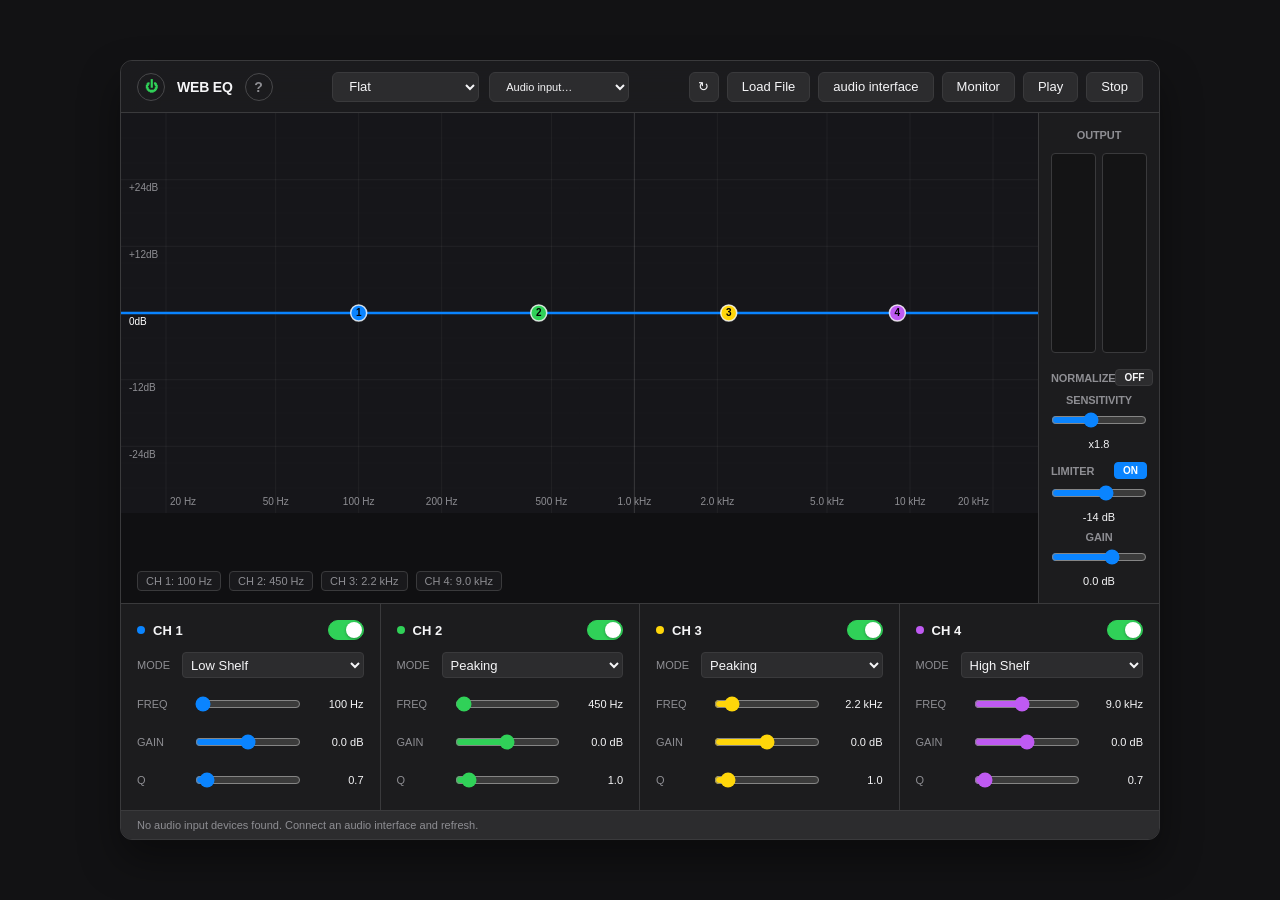
==== commit 884ee3d3: "Add files via upload" ====
--- a/index.html
+++ b/index.html
@@ -1,181 +1,181 @@
-﻿<!DOCTYPE html>
-<html lang="ja">
-<head>
-  <meta http-equiv="Content-Type" content="text/html; charset=UTF-8">
-  <meta name="viewport" content="width=device-width, initial-scale=1.0, viewport-fit=cover">
-  <title>WEB上で使えるイコライザー　WEB EQ Controller</title>
-  <meta name="description" content="インストールの必要なし！ブラウザ上でyoutubeの動画や音楽、音声ファイルやPCのシステム音声をリアルタイムに調整・可視化できる、無料の高性能Webイコライザー（WEB EQ）です。重低音強化やボーカル強調のプリセットも完備。">
-  <meta name="google-site-verification" content="O4bu69EbOHojM_zJ1Ljj85fGA71X43yEXnDJC61VNgg" />
-  <link rel="stylesheet" href="css/studio-eq.css">
-</head>
-<body>
-
-  <main class="eq-shell" aria-label="Professional Audio Equalizer">
-    <section class="topbar">
-      <div class="brand">
-        <button class="power" id="power" title="Bypass">⏻</button>
-        <div class="title">WEB EQ </div>
-        <button class="help-button" id="helpOpen" type="button" title="使い方ガイド" aria-haspopup="dialog" aria-controls="helpDialog">?</button>
-      </div>
-      <div class="preset">
-        <select id="preset" title="Preset">
-          <option value="flat">Flat</option>
-          <option value="vocal">Vocal Presence</option>
-          <option value="bass">Tight Bass</option>
-          <option value="mix">Mix Polish</option>
-          <option value="air">Air Lift</option>
-          <option value="deepcut">Deep Cut Test</option>
-          <option value="telephone">Telephone Check</option>
-        </select>
-        <select id="audioInputDevice" class="device-select" title="Audio interface / input device">
-          <option value="">Audio input…</option>
-        </select>
-      </div>
-      <div class="transport">
-        <input class="file-input-hidden" id="file" type="file" accept="audio/*,.mp3,.m4a,.wav,.flac,.ogg,.aac,.aiff,.webm" title="Audio file">
-        <button class="icon-button compact" id="refreshInputs" type="button" title="Refresh audio input devices">↻</button>
-        <button class="icon-button file-button" id="loadFile" type="button" title="Load audio file from device">Load File</button>
-        <button class="icon-button input-button" id="liveInput" type="button" title="Live input from audio interface">audio interface</button>
-        <button class="icon-button monitor-button" id="monitor" title="PC audio monitor">Monitor</button>
-        <button class="icon-button" id="play" title="Play / Pause">Play</button>
-        <button class="icon-button" id="stop" title="Stop">Stop</button>
-      </div>
-    </section>
-
-    <section class="main">
-      <div class="graph-wrap">
-        <canvas id="graph" width="1280" height="588" tabindex="0"></canvas>
-        <div class="readout" id="readout"></div>
-      </div>
-      <aside class="meter-panel">
-        <div class="meter-label">OUTPUT</div>
-        <div class="meters">
-          <div class="meter"><div class="meter-fill" id="meterL"></div></div>
-          <div class="meter"><div class="meter-fill" id="meterR"></div></div>
-        </div>
-        <div class="output">
-          <div class="value-group">
-            <div class="limit-row">
-              <div class="meter-label">NORMALIZE</div>
-              <button class="limit-toggle" id="normalizeToggle">OFF</button>
-            </div>
-          </div>
-          <div class="value-group">
-            <div class="meter-label">SENSITIVITY</div>
-            <input id="eqSensitivity" type="range" min="1" max="3" step="0.1" value="1.8">
-            <div class="value" id="eqSensitivityText">x1.8</div>
-          </div>
-          <div class="value-group">
-            <div class="limit-row">
-              <div class="meter-label">LIMITER</div>
-              <button class="limit-toggle active-on" id="limiterToggle">ON</button>
-            </div>
-            <input id="limiterThreshold" type="range" min="-30" max="-3" step="1" value="-14">
-            <div class="value" id="limiterText">-14 dB</div>
-          </div>
-          <div class="value-group">
-            <div class="meter-label">GAIN</div>
-            <input id="outputGain" type="range" min="-24" max="12" step="0.1" value="0">
-            <div class="value" id="outputText">0.0 dB</div>
-          </div>
-        </div>
-      </aside>
-    </section>
-
-    <section class="bands" id="bands"></section>
-    
-    <div class="status" id="status">Load File / Live In / Monitor から音源を選んでください。Live In は接続中のオーディオインターフェース入力に対応します。</div>
-  </main>
-
-  <div class="help-backdrop" id="helpBackdrop" aria-hidden="true">
-    <div class="help-dialog" id="helpDialog" role="dialog" aria-modal="true" aria-labelledby="helpTitle">
-      <div class="help-header">
-        <h2 id="helpTitle">WEB EQ 使い方ガイド</h2>
-        <button class="help-close" id="helpClose" type="button" title="閉じる" aria-label="閉じる">×</button>
-      </div>
-      <div class="help-body">
-        <div class="help-tip">
-          <strong>はじめに：</strong> 音源の入力方法は3種類あります。Load File（ファイル再生）、audio interface（オーディオIF入力）、Monitor（PCシステム音声）。いずれか1つだけが同時に動作します。
-        </div>
-
-        <section class="help-section">
-          <h3>音源の選び方</h3>
-          <ul>
-            <li><strong>Load File</strong> — スマホ・PC内の音楽ファイル（MP3 / M4A / WAV など）を読み込みます。ファイル選択後、<strong>Play</strong> で再生開始、<strong>Stop</strong> で停止します。</li>
-            <li><strong>↻（更新）</strong> — 接続中の入力デバイス一覧を更新します。初回はブラウザのマイク許可が必要です。</li>
-            <li><strong>Audio input…</strong> — オーディオインターフェースなど、使用する入力デバイスを選びます。</li>
-            <li><strong>audio interface</strong> — 選んだ入力から楽器などのライブ音をリアルタイムで EQ に通します。接続中は <strong>Disconnect</strong> 表示になります。ヘッドホン使用を推奨します。</li>
-            <li><strong>Monitor</strong> — PC のシステム音声（ブラウザなど）をキャプチャして EQ に通します。画面共有ダイアログで「システム音声を共有」を有効にしてください（PC・Chrome / Edge 向け）。</li>
-          </ul>
-        </section>
-
-        <section class="help-section">
-          <h3>プリセット（Preset）</h3>
-          <p>上部の Preset ドロップダウンから、あらかじめ用意された EQ 設定を読み込めます。</p>
-          <ul>
-            <li><strong>Flat</strong> — フラット（基準）</li>
-            <li><strong>Vocal Presence</strong> — ボーカルを前に出す</li>
-            <li><strong>Tight Bass</strong> — タイトな低音</li>
-            <li><strong>Mix Polish</strong> — ミックス全体を整える</li>
-            <li><strong>Air Lift</strong> — 高音・空気感を強調</li>
-            <li><strong>Deep Cut Test / Telephone Check</strong> — テスト用の極端な設定</li>
-          </ul>
-        </section>
-
-        <section class="help-section">
-          <h3>EQ グラフ（周波数レスポンス）</h3>
-          <ul>
-            <li>青い曲線が、現在の EQ 設定による周波数特性です。</li>
-            <li>色付きの丸（CH 1〜4）をドラッグして、周波数（左右）とゲイン（上下）を調整できます。</li>
-            <li>グラフをクリックして選択後、<strong>矢印キー</strong>で微調整。Shift + 矢印キーで大きく移動します。</li>
-            <li>再生中・ライブ入力中は、波形（緑）とスペクトラム（青バー）がリアルタイム表示されます。</li>
-          </ul>
-        </section>
-
-        <section class="help-section">
-          <h3>4バンド EQ（CH 1〜4）</h3>
-          <ul>
-            <li><strong>トグルスイッチ</strong> — 各バンドの ON / OFF</li>
-            <li><strong>MODE</strong> — High Pass / Low Shelf / Peaking / High Shelf / Low Pass</li>
-            <li><strong>FREQ</strong> — 中心周波数（20 Hz 〜 20 kHz）</li>
-            <li><strong>GAIN</strong> — ブースト / カット量（-30 〜 +30 dB）</li>
-            <li><strong>Q</strong> — バンドの鋭さ（値が大きいほど狭い帯域）</li>
-          </ul>
-        </section>
-
-        <section class="help-section">
-          <h3>出力コントロール（右パネル）</h3>
-          <ul>
-            <li><strong>OUTPUT メーター</strong> — 出力レベルを表示。赤くなったらクリップ（音割れ）の可能性があります。</li>
-            <li><strong>NORMALIZE</strong> — 音量を自動で一定に保つ機能。ON にすると入力レベルのばらつきを抑えます。</li>
-            <li><strong>SENSITIVITY</strong> — EQ 操作の感度。値を上げるとスライダー・グラフ操作の効きが強くなります。</li>
-            <li><strong>LIMITER</strong> — 出力の上限を制限して音割れを防ぎます。Threshold で作動レベルを調整。</li>
-            <li><strong>GAIN</strong> — 最終出力音量（-24 〜 +12 dB）</li>
-          </ul>
-        </section>
-
-        <section class="help-section">
-          <h3>⏻ 電源ボタン（Bypass）</h3>
-          <p>EQ 処理をバイパスし、音源をそのまま出力します。A/B 比較（EQ あり / なし）に使えます。OFF 状態ではグラフの曲線がグレー表示になります。</p>
-        </section>
-
-        <section class="help-section">
-          <h3>おすすめの使い方</h3>
-          <ul>
-            <li><strong>スマホ</strong> — Load File で曲を読み込み → Play → プリセットや EQ で調整</li>
-            <li><strong>楽器・マイク</strong> — オーディオ IF を接続 → ↻ でデバイス更新 → 入力選択 → audio interface</li>
-            <li><strong>PC の音</strong> — Monitor でシステム音声をキャプチャ → EQ で調整</li>
-          </ul>
-          <p>下部のステータスバーに、現在の状態やエラーメッセージが表示されます。</p>
-        </section>
-      </div>
-    </div>
-  </div>
-  <script src="js/config.js"></script>
-  <script src="js/state.js"></script>
-  <script src="js/dom.js"></script>
-  <script src="js/graph.js"></script>
-  <script src="js/audio.js"></script>
-  <script src="js/app.js"></script>
-</body>
-</html>
+﻿<!DOCTYPE html>
+<html lang="ja">
+<head>
+  <meta http-equiv="Content-Type" content="text/html; charset=UTF-8">
+  <meta name="viewport" content="width=device-width, initial-scale=1.0, viewport-fit=cover">
+  <title>WEB上で使えるイコライザー　WEB EQ Controller</title>
+  <meta name="description" content="インストールの必要なし！ブラウザ上でyoutubeの動画や音楽、音声ファイルやPCのシステム音声をリアルタイムに調整・可視化できる、無料の高性能Webイコライザー（WEB EQ）です。重低音強化やボーカル強調のプリセットも完備。">
+  <meta name="google-site-verification" content="O4bu69EbOHojM_zJ1Ljj85fGA71X43yEXnDJC61VNgg" />
+  <link rel="stylesheet" href="css/studio-eq.css">
+</head>
+<body>
+
+  <main class="eq-shell" aria-label="Professional Audio Equalizer">
+    <section class="topbar">
+      <div class="brand">
+        <button class="power" id="power" title="Bypass">⏻</button>
+        <div class="title">WEB EQ </div>
+        <button class="help-button" id="helpOpen" type="button" title="使い方ガイド" aria-haspopup="dialog" aria-controls="helpDialog">?</button>
+      </div>
+      <div class="preset">
+        <select id="preset" title="Preset">
+          <option value="flat">Flat</option>
+          <option value="vocal">Vocal Presence</option>
+          <option value="bass">Tight Bass</option>
+          <option value="mix">Mix Polish</option>
+          <option value="air">Air Lift</option>
+          <option value="deepcut">Deep Cut Test</option>
+          <option value="telephone">Telephone Check</option>
+        </select>
+        <select id="audioInputDevice" class="device-select" title="Audio interface / input device">
+          <option value="">Audio input…</option>
+        </select>
+      </div>
+      <div class="transport">
+        <input class="file-input-hidden" id="file" type="file" accept="audio/*,.mp3,.m4a,.wav,.flac,.ogg,.aac,.aiff,.webm" title="Audio file">
+        <button class="icon-button compact" id="refreshInputs" type="button" title="Refresh audio input devices">↻</button>
+        <button class="icon-button file-button" id="loadFile" type="button" title="Load audio file from device">Load File</button>
+        <button class="icon-button input-button" id="liveInput" type="button" title="Live input from audio interface">audio interface</button>
+        <button class="icon-button monitor-button" id="monitor" title="PC audio monitor">Monitor</button>
+        <button class="icon-button" id="play" title="Play / Pause">Play</button>
+        <button class="icon-button" id="stop" title="Stop">Stop</button>
+      </div>
+    </section>
+
+    <section class="main">
+      <div class="graph-wrap">
+        <canvas id="graph" width="1280" height="588" tabindex="0"></canvas>
+        <div class="readout" id="readout"></div>
+      </div>
+      <aside class="meter-panel">
+        <div class="meter-label">OUTPUT</div>
+        <div class="meters">
+          <div class="meter"><div class="meter-fill" id="meterL"></div></div>
+          <div class="meter"><div class="meter-fill" id="meterR"></div></div>
+        </div>
+        <div class="output">
+          <div class="value-group">
+            <div class="limit-row">
+              <div class="meter-label">NORMALIZE</div>
+              <button class="limit-toggle" id="normalizeToggle">OFF</button>
+            </div>
+          </div>
+          <div class="value-group">
+            <div class="meter-label">SENSITIVITY</div>
+            <input id="eqSensitivity" type="range" min="1" max="3" step="0.1" value="1.8">
+            <div class="value" id="eqSensitivityText">x1.8</div>
+          </div>
+          <div class="value-group">
+            <div class="limit-row">
+              <div class="meter-label">LIMITER</div>
+              <button class="limit-toggle active-on" id="limiterToggle">ON</button>
+            </div>
+            <input id="limiterThreshold" type="range" min="-30" max="-3" step="1" value="-14">
+            <div class="value" id="limiterText">-14 dB</div>
+          </div>
+          <div class="value-group">
+            <div class="meter-label">GAIN</div>
+            <input id="outputGain" type="range" min="-24" max="12" step="0.1" value="0">
+            <div class="value" id="outputText">0.0 dB</div>
+          </div>
+        </div>
+      </aside>
+    </section>
+
+    <section class="bands" id="bands"></section>
+    
+    <div class="status" id="status">Load File / Live In / Monitor から音源を選んでください。Live In は接続中のオーディオインターフェース入力に対応します。</div>
+  </main>
+
+  <div class="help-backdrop" id="helpBackdrop" aria-hidden="true">
+    <div class="help-dialog" id="helpDialog" role="dialog" aria-modal="true" aria-labelledby="helpTitle">
+      <div class="help-header">
+        <h2 id="helpTitle">WEB EQ 使い方ガイド</h2>
+        <button class="help-close" id="helpClose" type="button" title="閉じる" aria-label="閉じる">×</button>
+      </div>
+      <div class="help-body">
+        <div class="help-tip">
+          <strong>はじめに：</strong> 音源の入力方法は3種類あります。Load File（ファイル再生）、audio interface（オーディオIF入力）、Monitor（PCシステム音声）。いずれか1つだけが同時に動作します。
+        </div>
+
+        <section class="help-section">
+          <h3>音源の選び方</h3>
+          <ul>
+            <li><strong>Load File</strong> — スマホ・PC内の音楽ファイル（MP3 / M4A / WAV など）を読み込みます。ファイル選択後、<strong>Play</strong> で再生開始、<strong>Stop</strong> で停止します。</li>
+            <li><strong>↻（更新）</strong> — 接続中の入力デバイス一覧を更新します。初回はブラウザのマイク許可が必要です。</li>
+            <li><strong>Audio input…</strong> — オーディオインターフェースなど、使用する入力デバイスを選びます。</li>
+            <li><strong>audio interface</strong> — 選んだ入力から楽器などのライブ音をリアルタイムで EQ に通します。接続中は <strong>Disconnect</strong> 表示になります。ヘッドホン使用を推奨します。</li>
+            <li><strong>Monitor</strong> — PC のシステム音声（ブラウザなど）をキャプチャして EQ に通します。画面共有ダイアログで「システム音声を共有」を有効にしてください（PC・Chrome / Edge 向け）。</li>
+          </ul>
+        </section>
+
+        <section class="help-section">
+          <h3>プリセット（Preset）</h3>
+          <p>上部の Preset ドロップダウンから、あらかじめ用意された EQ 設定を読み込めます。</p>
+          <ul>
+            <li><strong>Flat</strong> — フラット（基準）</li>
+            <li><strong>Vocal Presence</strong> — ボーカルを前に出す</li>
+            <li><strong>Tight Bass</strong> — タイトな低音</li>
+            <li><strong>Mix Polish</strong> — ミックス全体を整える</li>
+            <li><strong>Air Lift</strong> — 高音・空気感を強調</li>
+            <li><strong>Deep Cut Test / Telephone Check</strong> — テスト用の極端な設定</li>
+          </ul>
+        </section>
+
+        <section class="help-section">
+          <h3>EQ グラフ（周波数レスポンス）</h3>
+          <ul>
+            <li>青い曲線が、現在の EQ 設定による周波数特性です。</li>
+            <li>色付きの丸（CH 1〜4）をドラッグして、周波数（左右）とゲイン（上下）を調整できます。</li>
+            <li>グラフをクリックして選択後、<strong>矢印キー</strong>で微調整。Shift + 矢印キーで大きく移動します。</li>
+            <li>再生中・ライブ入力中は、波形（緑）とスペクトラム（青バー）がリアルタイム表示されます。</li>
+          </ul>
+        </section>
+
+        <section class="help-section">
+          <h3>4バンド EQ（CH 1〜4）</h3>
+          <ul>
+            <li><strong>トグルスイッチ</strong> — 各バンドの ON / OFF</li>
+            <li><strong>MODE</strong> — High Pass / Low Shelf / Peaking / High Shelf / Low Pass</li>
+            <li><strong>FREQ</strong> — 中心周波数（20 Hz 〜 20 kHz）</li>
+            <li><strong>GAIN</strong> — ブースト / カット量（-30 〜 +30 dB）</li>
+            <li><strong>Q</strong> — バンドの鋭さ（値が大きいほど狭い帯域）</li>
+          </ul>
+        </section>
+
+        <section class="help-section">
+          <h3>出力コントロール（右パネル）</h3>
+          <ul>
+            <li><strong>OUTPUT メーター</strong> — 出力レベルを表示。赤くなったらクリップ（音割れ）の可能性があります。</li>
+            <li><strong>NORMALIZE</strong> — 音量を自動で一定に保つ機能。ON にすると入力レベルのばらつきを抑えます。</li>
+            <li><strong>SENSITIVITY</strong> — EQ 操作の感度。値を上げるとスライダー・グラフ操作の効きが強くなります。</li>
+            <li><strong>LIMITER</strong> — 出力の上限を制限して音割れを防ぎます。Threshold で作動レベルを調整。</li>
+            <li><strong>GAIN</strong> — 最終出力音量（-24 〜 +12 dB）</li>
+          </ul>
+        </section>
+
+        <section class="help-section">
+          <h3>⏻ 電源ボタン（Bypass）</h3>
+          <p>EQ 処理をバイパスし、音源をそのまま出力します。A/B 比較（EQ あり / なし）に使えます。OFF 状態ではグラフの曲線がグレー表示になります。</p>
+        </section>
+
+        <section class="help-section">
+          <h3>おすすめの使い方</h3>
+          <ul>
+            <li><strong>スマホ</strong> — Load File で曲を読み込み → Play → プリセットや EQ で調整</li>
+            <li><strong>楽器・マイク</strong> — オーディオ IF を接続 → ↻ でデバイス更新 → 入力選択 → audio interface</li>
+            <li><strong>PC の音</strong> — Monitor でシステム音声をキャプチャ → EQ で調整</li>
+          </ul>
+          <p>下部のステータスバーに、現在の状態やエラーメッセージが表示されます。</p>
+        </section>
+      </div>
+    </div>
+  </div>
+  <script src="js/config.js"></script>
+  <script src="js/state.js"></script>
+  <script src="js/dom.js"></script>
+  <script src="js/graph.js"></script>
+  <script src="js/audio.js"></script>
+  <script src="js/app.js"></script>
+</body>
+</html>
--- a/css/studio-eq.css
+++ b/css/studio-eq.css
@@ -34,11 +34,15 @@
   -webkit-font-smoothing: antialiased;
 }
 
-button, select, input {
-  font-family: inherit;
-  font-size: 13px;
-  outline: none;
-}
+button, select, input {
+  font-family: inherit;
+  font-size: 13px;
+  outline: none;
+}
+
+input[type="range"] {
+  min-height: 28px;
+}
 
 /* メインコンテナ */
 .eq-shell {
@@ -605,25 +609,222 @@
 }
 
 /* レスポンシブ設計 */
-@media (max-width: 860px) {
-  body { padding: 12px; }
-  .topbar { grid-template-columns: 1fr; height: auto; padding: 12px; gap: 12px; }
-  .preset { flex-direction: column; align-items: stretch; width: 100%; }
-  .device-select { max-width: 100%; min-width: 0; }
-  .file-input { max-width: 100%; }
-  .transport { justify-content: center; width: 100%; }
-  .main { grid-template-columns: 1fr; }
-  .graph-wrap { border-right: 0; border-bottom: 1px solid var(--border); }
-  canvas { height: 300px; }
-  .meter-panel { flex-direction: row; align-items: center; justify-content: space-between; }
-  .meters { min-height: 40px; height: 40px; width: 140px; grid-template-columns: 1fr; grid-template-rows: 1fr 1fr; flex-grow: 0; }
+@media (max-width: 860px) {
+  body { padding: 12px; }
+  .topbar { grid-template-columns: 1fr; height: auto; padding: 12px; gap: 12px; }
+  .brand { justify-content: space-between; }
+  .preset { flex-direction: column; align-items: stretch; width: 100%; }
+  .device-select { max-width: 100%; min-width: 0; }
+  .file-input { max-width: 100%; }
+  .transport { justify-content: center; width: 100%; flex-wrap: wrap; }
+  .main { grid-template-columns: 1fr; }
+  .graph-wrap { border-right: 0; border-bottom: 1px solid var(--border); }
+  canvas { height: 300px; }
+  .meter-panel { flex-direction: row; align-items: center; justify-content: space-between; }
+  .meters { min-height: 40px; height: 40px; width: 140px; grid-template-columns: 1fr; grid-template-rows: 1fr 1fr; flex-grow: 0; }
   .meter-fill { top: 0; bottom: 0; width: 0%; height: auto; background: linear-gradient(to right, #2ce65e, #e6c82c 85%); }
   .meter-fill.clip { background: linear-gradient(to right, #2ce65e, #e6c82c 75%, var(--red)); }
   .output { flex-direction: row; flex-grow: 1; align-items: center; justify-content: space-around; gap: 12px; }
   .bands { grid-template-columns: repeat(2, 1fr); }
-}
-
-@media (max-width: 540px) {
-  .bands { grid-template-columns: 1fr; }
-}
-
+}
+
+@media (max-width: 540px) {
+  body {
+    padding: max(6px, env(safe-area-inset-top)) max(6px, env(safe-area-inset-right)) max(6px, env(safe-area-inset-bottom)) max(6px, env(safe-area-inset-left));
+    place-items: start center;
+  }
+
+  .eq-shell {
+    border-radius: 10px;
+  }
+
+  .topbar {
+    padding: 10px;
+    gap: 10px;
+  }
+
+  .power,
+  .help-button {
+    width: 36px;
+    height: 36px;
+  }
+
+  .title {
+    font-size: 15px;
+  }
+
+  .preset {
+    gap: 8px;
+  }
+
+  .preset select,
+  .preset .device-select {
+    width: 100%;
+    height: 40px;
+    font-size: 13px;
+  }
+
+  .transport {
+    display: grid;
+    grid-template-columns: 44px repeat(2, minmax(0, 1fr));
+    gap: 8px;
+  }
+
+  .icon-button {
+    min-width: 0;
+    width: 100%;
+    height: 40px;
+    padding: 0 8px;
+    font-size: 12px;
+    white-space: nowrap;
+  }
+
+  .icon-button.compact {
+    min-width: 0;
+    padding: 0;
+  }
+
+  .input-button,
+  .monitor-button {
+    font-size: 11px;
+  }
+
+  canvas {
+    height: 270px;
+  }
+
+  .readout {
+    left: 8px;
+    right: 8px;
+    bottom: 8px;
+    gap: 5px;
+    max-height: 50px;
+    overflow: hidden;
+  }
+
+  .pill {
+    padding: 3px 5px;
+    font-size: 10px;
+  }
+
+  .meter-panel {
+    display: grid;
+    grid-template-columns: auto 1fr;
+    gap: 8px;
+    padding: 10px;
+  }
+
+  .meter-panel > .meter-label {
+    align-self: center;
+    writing-mode: vertical-rl;
+    transform: rotate(180deg);
+    letter-spacing: 0;
+  }
+
+  .meters {
+    width: auto;
+    min-width: 0;
+    height: 44px;
+  }
+
+  .output {
+    grid-column: 1 / -1;
+    display: grid;
+    grid-template-columns: repeat(2, minmax(0, 1fr));
+    gap: 10px;
+    align-items: stretch;
+  }
+
+  .value-group {
+    min-width: 0;
+    padding: 8px;
+    border: 1px solid var(--border);
+    border-radius: 8px;
+    background-color: rgba(255, 255, 255, 0.03);
+  }
+
+  .limit-row {
+    margin-top: 0;
+  }
+
+  .meter-label {
+    text-align: left;
+  }
+
+  .output .value {
+    margin-top: 2px;
+    text-align: right;
+  }
+
+  .bands {
+    grid-template-columns: 1fr;
+  }
+
+  .band {
+    padding: 12px;
+    gap: 10px;
+  }
+
+  .band-head {
+    min-height: 28px;
+  }
+
+  .type-row {
+    grid-template-columns: 46px 1fr;
+  }
+
+  .type-row select {
+    height: 34px;
+  }
+
+  .control-grid {
+    gap: 12px;
+  }
+
+  .knob-cell {
+    grid-template-columns: 44px minmax(0, 1fr) 58px;
+    gap: 8px;
+  }
+
+  .knob-cell .slider {
+    height: 28px;
+  }
+
+  .status {
+    padding: 10px 12px;
+    line-height: 1.45;
+  }
+
+  .help-backdrop {
+    padding: max(8px, env(safe-area-inset-top)) max(8px, env(safe-area-inset-right)) max(8px, env(safe-area-inset-bottom)) max(8px, env(safe-area-inset-left));
+  }
+
+  .help-dialog {
+    max-height: calc(100vh - 16px);
+  }
+}
+
+@media (max-width: 380px) {
+  .transport {
+    grid-template-columns: 40px 1fr 1fr;
+    gap: 6px;
+  }
+
+  .icon-button {
+    height: 38px;
+    font-size: 11px;
+    padding: 0 6px;
+  }
+
+  canvas {
+    height: 240px;
+  }
+
+  .output {
+    grid-template-columns: 1fr;
+  }
+
+  .knob-cell {
+    grid-template-columns: 42px minmax(0, 1fr) 54px;
+  }
+}
